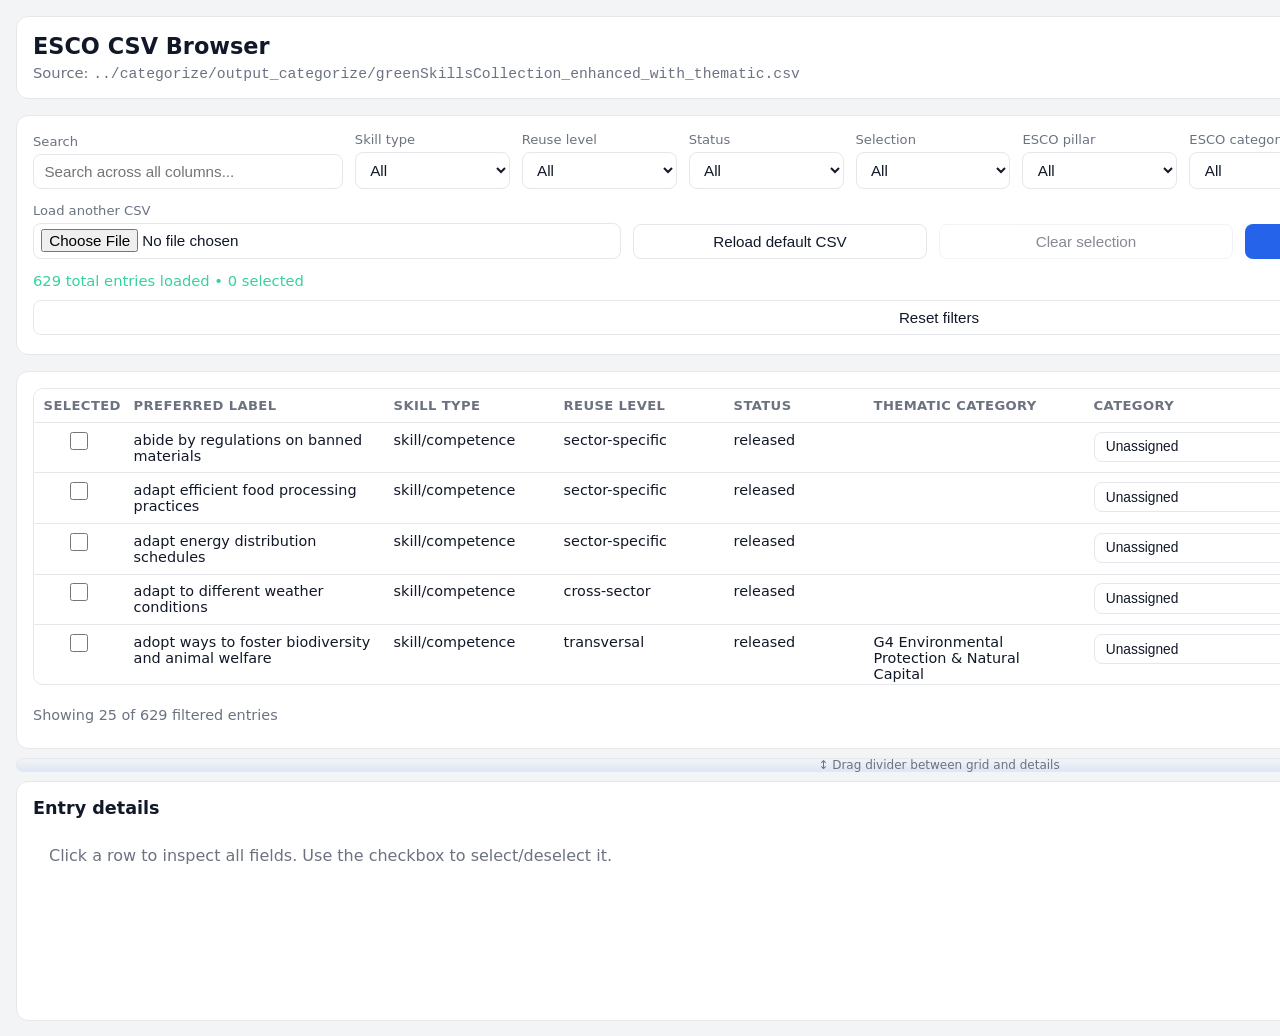
==== select/skill_selector.html @ bd415ecf "skill selection web tool" ====
<!doctype html>
<html lang="en">
<head>
  <meta charset="UTF-8" />
  <meta name="viewport" content="width=device-width, initial-scale=1.0" />
  <title>ESCO CSV Browser</title>
  <style>
    :root {
      color-scheme: light dark;
      --bg: #111827;
      --panel: #1f2937;
      --muted: #9ca3af;
      --text: #f9fafb;
      --accent: #60a5fa;
      --border: #374151;
      --row-hover: #1e3a8a33;
      --success: #34d399;
    }

    @media (prefers-color-scheme: light) {
      :root {
        --bg: #f3f4f6;
        --panel: #ffffff;
        --muted: #6b7280;
        --text: #111827;
        --accent: #2563eb;
        --border: #e5e7eb;
        --row-hover: #2563eb11;
      }
    }

    * { box-sizing: border-box; }

    body {
      margin: 0;
      font-family: Inter, system-ui, -apple-system, Segoe UI, Roboto, Helvetica, Arial, sans-serif;
      background: var(--bg);
      color: var(--text);
      min-height: 100vh;
    }

    .container {
      width: 100%;
      max-width: none;
      margin: 0;
      padding: 1rem;
      display: grid;
      gap: 1rem;
    }

    .panel {
      background: var(--panel);
      border: 1px solid var(--border);
      border-radius: 12px;
      padding: 1rem;
    }

    h1 {
      margin: 0 0 0.3rem;
      font-size: 1.4rem;
    }

    .subtle {
      color: var(--muted);
      font-size: 0.92rem;
    }

    .controls {
      display: grid;
      gap: 0.75rem;
      grid-template-columns: 2fr repeat(9, minmax(120px, 1fr));
      align-items: end;
    }

    .actions {
      display: grid;
      gap: 0.75rem;
      grid-template-columns: 2fr repeat(4, minmax(140px, 1fr));
      align-items: end;
      margin-top: 0.9rem;
    }

    @media (max-width: 980px) {
      .controls,
      .actions { grid-template-columns: 1fr 1fr; }
    }

    @media (max-width: 640px) {
      .controls,
      .actions { grid-template-columns: 1fr; }
    }

    .field label {
      display: block;
      font-size: 0.82rem;
      color: var(--muted);
      margin-bottom: 0.3rem;
    }

    input, select, button {
      width: 100%;
      border: 1px solid var(--border);
      background: transparent;
      color: var(--text);
      border-radius: 8px;
      padding: 0.5rem 0.65rem;
      font-size: 0.95rem;
    }

    input[type="file"] {
      padding: 0.35rem 0.45rem;
    }

    button {
      cursor: pointer;
      background: var(--accent);
      border-color: transparent;
      color: #fff;
      font-weight: 600;
    }

    button.secondary {
      background: transparent;
      border-color: var(--border);
      color: var(--text);
      font-weight: 500;
    }

    button:disabled {
      opacity: 0.5;
      cursor: not-allowed;
    }

    .topbar {
      display: flex;
      justify-content: space-between;
      align-items: center;
      gap: 0.7rem;
      flex-wrap: wrap;
      margin-top: 0.8rem;
      margin-bottom: 0.2rem;
    }

    .status {
      color: var(--muted);
      font-size: 0.92rem;
    }

    .status.ok {
      color: var(--success);
    }

    .table-wrap {
      overflow: auto;
      border: 1px solid var(--border);
      border-radius: 10px;
      height: 33vh;
      min-height: 220px;
    }

    .panel-divider {
      height: 14px;
      margin: -0.45rem 0;
      border: 1px solid var(--border);
      border-radius: 8px;
      color: var(--muted);
      font-size: 0.75rem;
      display: flex;
      align-items: center;
      justify-content: center;
      cursor: ns-resize;
      user-select: none;
      touch-action: none;
      background: linear-gradient(to bottom, transparent, color-mix(in srgb, var(--accent) 10%, transparent));
    }

    .panel-divider:hover {
      border-color: var(--accent);
      color: var(--text);
    }

    table {
      width: 100%;
      border-collapse: collapse;
      min-width: 1400px;
      table-layout: fixed;
    }

    th, td {
      text-align: left;
      padding: 0.55rem 0.6rem;
      border-bottom: 1px solid var(--border);
      vertical-align: top;
      font-size: 0.9rem;
    }

    th {
      position: sticky;
      top: 0;
      z-index: 1;
      background: var(--panel);
      font-size: 0.82rem;
      text-transform: uppercase;
      letter-spacing: 0.03em;
      color: var(--muted);
      overflow: visible;
    }

    th.resizable-col {
      position: sticky;
      padding-right: 1rem;
    }

    .col-resize-handle {
      position: absolute;
      top: 0;
      right: -4px;
      width: 8px;
      height: 100%;
      cursor: col-resize;
      touch-action: none;
      z-index: 3;
    }

    .col-resize-handle:hover,
    th.resizable-col:hover .col-resize-handle {
      background: color-mix(in srgb, var(--accent) 25%, transparent);
    }

    th.select-col,
    td.select-col {
      width: 90px;
      text-align: center;
    }

    th.thematic-col,
    td.thematic-col {
      min-width: 180px;
    }

    th.category-col,
    td.category-col {
      min-width: 220px;
    }

    td.select-col input {
      width: 18px;
      height: 18px;
      margin: 0;
      cursor: pointer;
      accent-color: var(--accent);
    }

    td.category-col select {
      width: 100%;
      min-width: 0;
      padding: 0.35rem 0.45rem;
      font-size: 0.86rem;
    }

    tbody tr { cursor: pointer; }
    tbody tr:hover { background: var(--row-hover); }
    tbody tr.active { outline: 2px solid var(--accent); outline-offset: -2px; }

    .desc {
      max-width: 430px;
      white-space: nowrap;
      overflow: hidden;
      text-overflow: ellipsis;
    }

    .pagination {
      display: flex;
      gap: 0.5rem;
      align-items: center;
      justify-content: flex-end;
      flex-wrap: wrap;
      margin-top: 0.75rem;
    }

    .pagination .info {
      color: var(--muted);
      margin-right: auto;
      font-size: 0.9rem;
    }

    .pagination button {
      width: auto;
      min-width: 140px;
    }

    #detailsPanel {
      min-height: 240px;
    }

    .details-grid {
      display: grid;
      grid-template-columns: 180px 1fr;
      gap: 0.35rem 0.9rem;
      font-size: 0.92rem;
      align-items: start;
    }

    .details-grid dt {
      color: var(--muted);
      margin: 0;
      font-weight: 600;
    }

    .details-grid dd {
      margin: 0;
      overflow-wrap: anywhere;
      white-space: pre-wrap;
    }

    .empty {
      padding: 1rem;
      color: var(--muted);
    }
  </style>
</head>
<body>
  <main class="container">
    <section class="panel">
      <h1>ESCO CSV Browser</h1>
      <div class="subtle">Source: <code id="sourceLabel">greenSkillsCollection_default.csv</code></div>
    </section>

    <section class="panel">
      <div class="controls">
        <div class="field">
          <label for="search">Search</label>
          <input id="search" type="search" placeholder="Search across all columns..." />
        </div>

        <div class="field">
          <label for="skillType">Skill type</label>
          <select id="skillType"><option value="">All</option></select>
        </div>

        <div class="field">
          <label for="reuseLevel">Reuse level</label>
          <select id="reuseLevel"><option value="">All</option></select>
        </div>

        <div class="field">
          <label for="status">Status</label>
          <select id="status"><option value="">All</option></select>
        </div>

        <div class="field">
          <label for="selectionFilter">Selection</label>
          <select id="selectionFilter">
            <option value="all">All</option>
            <option value="selected">Selected only</option>
          </select>
        </div>

        <div class="field">
          <label for="escoPillar">ESCO pillar</label>
          <select id="escoPillar"><option value="">All</option></select>
        </div>

        <div class="field">
          <label for="escoLevel1_Category">ESCO category</label>
          <select id="escoLevel1_Category"><option value="">All</option></select>
        </div>

        <div class="field">
          <label for="thematicCategory">Thematic category</label>
          <select id="thematicCategory"><option value="">All</option></select>
        </div>

        <div class="field">
          <label for="customCategoryFilter">Category</label>
          <select id="customCategoryFilter"><option value="">All</option></select>
        </div>

        <div class="field">
          <label for="pageSize">Rows per load</label>
          <select id="pageSize">
            <option>25</option>
            <option>50</option>
            <option>100</option>
            <option>200</option>
          </select>
        </div>
      </div>

      <div class="actions">
        <div class="field">
          <label for="csvFileInput">Load another CSV</label>
          <input id="csvFileInput" type="file" accept=".csv,text/csv" />
        </div>
        <button id="reloadDefaultBtn" class="secondary" type="button">Reload default CSV</button>
        <button id="clearSelectionBtn" class="secondary" type="button">Clear selection</button>
        <button id="exportAllBtn" type="button">Export all rows</button>
        <button id="exportSelectedBtn" type="button">Export selected rows</button>
      </div>

      <div class="topbar">
        <div id="statusText" class="status">Loading...</div>
        <button id="resetBtn" class="secondary" type="button">Reset filters</button>
      </div>
    </section>

    <section class="panel">
      <div class="table-wrap" id="tableWrap">
        <table>
          <thead>
            <tr>
              <th class="select-col">Selected</th>
              <th class="resizable-col" data-col-key="preferredLabel" style="width: 260px;">Preferred label<span class="col-resize-handle" data-col-resize="preferredLabel"></span></th>
              <th class="resizable-col" data-col-key="skillType" style="width: 170px;">Skill type<span class="col-resize-handle" data-col-resize="skillType"></span></th>
              <th class="resizable-col" data-col-key="reuseLevel" style="width: 170px;">Reuse level<span class="col-resize-handle" data-col-resize="reuseLevel"></span></th>
              <th class="resizable-col" data-col-key="status" style="width: 140px;">Status<span class="col-resize-handle" data-col-resize="status"></span></th>
              <th class="resizable-col thematic-col" data-col-key="thematicCategory" style="width: 220px;">Thematic category<span class="col-resize-handle" data-col-resize="thematicCategory"></span></th>
              <th class="resizable-col category-col" data-col-key="Category" style="width: 260px;">Category<span class="col-resize-handle" data-col-resize="Category"></span></th>
              <th class="resizable-col" data-col-key="description" style="width: 500px;">Description<span class="col-resize-handle" data-col-resize="description"></span></th>
            </tr>
          </thead>
          <tbody id="tableBody"></tbody>
        </table>
      </div>
      <div class="pagination">
        <div class="info" id="pageInfo"></div>
        <button id="assignCategoryBtn" class="secondary" type="button">Assign category</button>
        <button id="clearCategoryBtn" class="secondary" type="button">Clear Category</button>
        <button id="stratifySelectBtn" class="secondary" type="button">Stratify Select</button>
      </div>
    </section>

    <div id="panelDivider" class="panel-divider" title="Drag to resize space between grid and details">↕ Drag divider between grid and details</div>

    <section class="panel" id="detailsPanel">
      <h2 style="margin:0 0 0.75rem; font-size: 1.1rem;">Entry details</h2>
      <div id="details" class="empty">Click a row to inspect all fields. Use the checkbox to select/deselect it.</div>
    </section>
  </main>

  <script>
    const DEFAULT_CSV_FILE = '../categorize/output_categorize/greenSkillsCollection_enhanced_with_thematic.csv';
    const CATEGORY_VALUES = [
      'G1 Renewable Energy & Energy Systems — generating renewable energy + storage/grid (solar, wind, biomass, geothermal, hydro, hydrogen, batteries, smart grid).',
      'G2 Energy Efficiency & Built Environment — reducing energy demand + green building/construction/retrofit (audits, heat pumps, insulation, HVAC, installation).',
      'G3 Circular Economy, Waste & Resource — reduce/reuse/recycle/recover; waste streams; resource & water efficiency; sustainable materials & textiles.',
      'G4 Environmental Protection & Natural Capital — protect air/water/soil/ecosystems/wildlife; pollution control, remediation, biodiversity, climate impact.',
      'G5 Sustainable Agriculture, Forestry & Food — sustainable crops/livestock/forestry/fisheries; soil & land management; food systems & food-waste.',
      'G6 Sustainable Mobility & Green Manufacturing — low-impact transport/mobility + clean/sustainable industrial production.',
      'G7 Green Management, Policy, Finance & Governance — environmental law/compliance/permits, policy, economics, ESG reporting, green finance, strategy, advisory.',
      'G8 Green Technology, Data & Digital Innovation — computing/data/sensing/AI applied to sustainability (green IT, environmental data, IoT, monitoring tech).',
    ];
    const UNASSIGNED_CATEGORY_FILTER_VALUE = '__unassigned__';

    const state = {
      headers: [],
      allRows: [],
      filteredRows: [],
      visibleCount: 25,
      pageSize: 25,
      activeRowId: null,
      sourceName: DEFAULT_CSV_FILE,
      selectionColumnName: 'selected',
      categoryColumnName: 'Category',
      isResizingGrid: false,
      resizeStartY: 0,
      resizeStartHeight: 0,
      resizeStartDetailsHeight: 0,
      isResizingColumn: false,
      resizeColumnKey: '',
      resizeColumnStartX: 0,
      resizeColumnStartWidth: 0,
    };

    const el = {
      sourceLabel: document.getElementById('sourceLabel'),
      search: document.getElementById('search'),
      skillType: document.getElementById('skillType'),
      reuseLevel: document.getElementById('reuseLevel'),
      status: document.getElementById('status'),
      selectionFilter: document.getElementById('selectionFilter'),
      escoLevel0Pillar: document.getElementById('escoPillar'),
      escoLevel1Category: document.getElementById('escoLevel1_Category'),
      thematicCategory: document.getElementById('thematicCategory'),
      customCategoryFilter: document.getElementById('customCategoryFilter'),
      pageSize: document.getElementById('pageSize'),
      csvFileInput: document.getElementById('csvFileInput'),
      reloadDefaultBtn: document.getElementById('reloadDefaultBtn'),
      clearSelectionBtn: document.getElementById('clearSelectionBtn'),
      exportAllBtn: document.getElementById('exportAllBtn'),
      exportSelectedBtn: document.getElementById('exportSelectedBtn'),
      resetBtn: document.getElementById('resetBtn'),
      tableBody: document.getElementById('tableBody'),
      tableWrap: document.getElementById('tableWrap'),
      panelDivider: document.getElementById('panelDivider'),
      detailsPanel: document.getElementById('detailsPanel'),
      pageInfo: document.getElementById('pageInfo'),
      assignCategoryBtn: document.getElementById('assignCategoryBtn'),
      clearCategoryBtn: document.getElementById('clearCategoryBtn'),
      stratifySelectBtn: document.getElementById('stratifySelectBtn'),
      statusText: document.getElementById('statusText'),
      details: document.getElementById('details'),
    };

    function parseCSV(text) {
      const rows = [];
      let row = [];
      let field = '';
      let inQuotes = false;

      for (let i = 0; i < text.length; i++) {
        const char = text[i];

        if (inQuotes) {
          if (char === '"') {
            if (text[i + 1] === '"') {
              field += '"';
              i++;
            } else {
              inQuotes = false;
            }
          } else {
            field += char;
          }
          continue;
        }

        if (char === '"') {
          inQuotes = true;
        } else if (char === ',') {
          row.push(field);
          field = '';
        } else if (char === '\n') {
          row.push(field);
          rows.push(row);
          row = [];
          field = '';
        } else if (char === '\r') {
          // Ignore CR in CRLF
        } else {
          field += char;
        }
      }

      if (field.length > 0 || row.length > 0) {
        row.push(field);
        rows.push(row);
      }

      if (rows.length === 0) return { headers: [], records: [] };

      const headers = rows[0].map(h => h.trim());
      const records = rows.slice(1)
        .filter(r => r.some(v => v !== ''))
        .map((r, idx) => {
          const obj = {};
          headers.forEach((h, colIdx) => {
            obj[h] = r[colIdx] ?? '';
          });
          const baseId = obj.conceptUri || obj.preferredLabel || 'row';
          obj.__id = `${baseId}__${idx}`;
          obj.__selected = false;
          return obj;
        });

      return { headers, records };
    }

    function parseSelectedValue(value) {
      const normalized = String(value ?? '').trim().toLowerCase();
      return ['true', '1', 'yes', 'y', 'x'].includes(normalized);
    }

    function uniqueValues(fieldName) {
      return [...new Set(state.allRows.map(r => (r[fieldName] || '').trim()).filter(Boolean))]
        .sort((a, b) => a.localeCompare(b));
    }

    function fillFilter(selectEl, values, labelFn = value => value) {
      selectEl.innerHTML = '<option value="">All</option>';
      values.forEach(value => {
        const opt = document.createElement('option');
        opt.value = value;
        opt.textContent = labelFn(value);
        selectEl.appendChild(opt);
      });
      selectEl.disabled = values.length === 0;
    }

    function getRowById(rowId) {
      return state.allRows.find(r => r.__id === rowId) || null;
    }

    function setRowSelected(row, selected) {
      if (!row) return;
      row.__selected = Boolean(selected);

      const existingSelectionHeader = state.headers.find(
        h => h.trim().toLowerCase() === state.selectionColumnName.toLowerCase()
      );
      if (existingSelectionHeader) {
        row[existingSelectionHeader] = row.__selected ? 'true' : 'false';
      }
    }

    function selectedCount() {
      return state.allRows.reduce((count, row) => count + (row.__selected ? 1 : 0), 0);
    }

    function getCategoryHeader() {
      const match = state.headers.find(h => h.trim().toLowerCase() === state.categoryColumnName.toLowerCase());
      return match || state.categoryColumnName;
    }

    function getRowCategoryValue(row) {
      const header = getCategoryHeader();
      return (row[header] || '').trim();
    }

    function setRowCategoryValue(row, value) {
      const header = getCategoryHeader();
      row[header] = value;
    }

    function categoryFilterValues() {
      const valuesFromData = uniqueValues(getCategoryHeader());
      return [...new Set([...CATEGORY_VALUES, ...valuesFromData])];
    }

    function toCategoryShortLabel(value) {
      const text = String(value || '').trim();
      if (!text) return '';
      const idx = text.indexOf(' — ');
      return idx >= 0 ? text.slice(0, idx) : text;
    }

    function thematicToCategoryValue(thematicValue) {
      const normalized = String(thematicValue || '').trim();
      if (!normalized) return '';
      return CATEGORY_VALUES.includes(normalized) ? normalized : '';
    }

    function assignCategoryFromThematicForFilteredRows() {
      let assignedCount = 0;

      state.filteredRows.forEach(row => {
        const mappedValue = thematicToCategoryValue(row.thematicCategory || '');
        if (!mappedValue) return;

        const currentValue = getRowCategoryValue(row);
        if (currentValue === mappedValue) return;

        setRowCategoryValue(row, mappedValue);
        assignedCount += 1;
      });

      initFilters();
      render();

      return assignedCount;
    }

    function clearCategoryForFilteredRows() {
      let clearedCount = 0;

      state.filteredRows.forEach(row => {
        const currentValue = getRowCategoryValue(row);
        if (!currentValue) return;

        setRowCategoryValue(row, '');
        clearedCount += 1;
      });

      initFilters();
      render();

      return clearedCount;
    }

    function randomSample(rows, targetCount) {
      if (targetCount <= 0 || rows.length === 0) return [];
      if (rows.length <= targetCount) return [...rows];

      const copy = [...rows];
      for (let i = copy.length - 1; i > 0; i--) {
        const j = Math.floor(Math.random() * (i + 1));
        [copy[i], copy[j]] = [copy[j], copy[i]];
      }
      return copy.slice(0, targetCount);
    }

    function stratifySelectFilteredRows(perCategoryCount) {
      const grouped = new Map();

      state.filteredRows.forEach(row => {
        const category = getRowCategoryValue(row);
        if (!category) return;
        if (!grouped.has(category)) grouped.set(category, []);
        grouped.get(category).push(row);
      });

      let selectedCount = 0;
      let categoriesAffected = 0;

      grouped.forEach((rows, category) => {
        const sampled = randomSample(rows, perCategoryCount);
        sampled.forEach(row => {
          if (!row.__selected) {
            setRowSelected(row, true);
            selectedCount += 1;
          }
        });
        if (sampled.length > 0) categoriesAffected += 1;
      });

      render();

      return {
        selectedCount,
        categoriesAffected,
        totalCategories: grouped.size,
      };
    }

    function applyFilters() {
      const q = el.search.value.trim().toLowerCase();
      const skillType = el.skillType.value;
      const reuseLevel = el.reuseLevel.value;
      const status = el.status.value;
      const selectionFilter = el.selectionFilter.value;
      const escoLevel0Pillar = el.escoLevel0Pillar.value;
      const escoLevel1Category = el.escoLevel1Category.value;
      const thematicCategory = el.thematicCategory.value;
      const customCategoryFilter = el.customCategoryFilter.value;

      state.filteredRows = state.allRows.filter(row => {
        if (skillType && row.skillType !== skillType) return false;
        if (reuseLevel && row.reuseLevel !== reuseLevel) return false;
        if (status && row.status !== status) return false;
        if (selectionFilter === 'selected' && !row.__selected) return false;
        if (escoLevel0Pillar && (row.escoLevel0Pillar || '') !== escoLevel0Pillar) return false;
        if (escoLevel1Category && (row.escoLevel1Category || '') !== escoLevel1Category) return false;
        if (thematicCategory && (row.thematicCategory || '') !== thematicCategory) return false;

        const rowCategory = getRowCategoryValue(row);
        if (customCategoryFilter === UNASSIGNED_CATEGORY_FILTER_VALUE && rowCategory) return false;
        if (customCategoryFilter && customCategoryFilter !== UNASSIGNED_CATEGORY_FILTER_VALUE && rowCategory !== customCategoryFilter) return false;

        if (!q) return true;

        const haystack = state.headers.map(h => row[h] || '').join(' ').toLowerCase();
        return haystack.includes(q);
      });

      state.visibleCount = state.pageSize;
      render();
    }

    function getVisibleRows() {
      return state.filteredRows.slice(0, state.visibleCount);
    }

    function ensureVisibleRowsForScroll() {
      const wrap = el.tableWrap;
      if (!wrap) return;

      let safety = 0;
      while (
        wrap.scrollHeight <= wrap.clientHeight + 4
        && state.visibleCount < state.filteredRows.length
        && safety < 10
      ) {
        state.visibleCount = Math.min(state.filteredRows.length, state.visibleCount + state.pageSize);
        renderTable();
        renderPaginationAndStatus();
        safety += 1;
      }
    }

    function maybeLoadMoreRows() {
      const wrap = el.tableWrap;
      if (!wrap) return;

      const nearBottom = wrap.scrollTop + wrap.clientHeight >= wrap.scrollHeight - 80;
      if (!nearBottom) return;

      if (state.visibleCount >= state.filteredRows.length) return;

      state.visibleCount = Math.min(state.filteredRows.length, state.visibleCount + state.pageSize);
      render();
    }

    function onGridResizeMove(clientY) {
      if (!state.isResizingGrid) return;

      const delta = clientY - state.resizeStartY;
      const newGridHeight = Math.max(220, state.resizeStartHeight + delta);
      const newDetailsHeight = Math.max(240, state.resizeStartDetailsHeight - delta);

      el.tableWrap.style.height = `${newGridHeight}px`;
      el.detailsPanel.style.height = `${newDetailsHeight}px`;
      ensureVisibleRowsForScroll();
    }

    function stopGridResize() {
      if (!state.isResizingGrid) return;
      state.isResizingGrid = false;
      document.body.style.userSelect = '';
      document.body.style.cursor = '';
    }

    function startGridResize(clientY) {
      state.isResizingGrid = true;
      state.resizeStartY = clientY;
      state.resizeStartHeight = el.tableWrap.getBoundingClientRect().height;
      state.resizeStartDetailsHeight = el.detailsPanel.getBoundingClientRect().height;
      document.body.style.userSelect = 'none';
      document.body.style.cursor = 'ns-resize';
    }

    function startColumnResize(columnKey, clientX) {
      const headerEl = document.querySelector(`th[data-col-key="${CSS.escape(columnKey)}"]`);
      if (!headerEl) return;

      state.isResizingColumn = true;
      state.resizeColumnKey = columnKey;
      state.resizeColumnStartX = clientX;
      state.resizeColumnStartWidth = headerEl.getBoundingClientRect().width;
      document.body.style.userSelect = 'none';
      document.body.style.cursor = 'col-resize';
    }

    function onColumnResizeMove(clientX) {
      if (!state.isResizingColumn) return;

      const headerEl = document.querySelector(`th[data-col-key="${CSS.escape(state.resizeColumnKey)}"]`);
      if (!headerEl) return;

      const delta = clientX - state.resizeColumnStartX;
      const newWidth = Math.max(90, state.resizeColumnStartWidth + delta);
      headerEl.style.width = `${newWidth}px`;
    }

    function stopColumnResize() {
      if (!state.isResizingColumn) return;
      state.isResizingColumn = false;
      state.resizeColumnKey = '';
      document.body.style.userSelect = '';
      document.body.style.cursor = '';
    }

    function escapeHtml(value) {
      return String(value)
        .replaceAll('&', '&amp;')
        .replaceAll('<', '&lt;')
        .replaceAll('>', '&gt;')
        .replaceAll('"', '&quot;')
        .replaceAll("'", '&#039;');
    }

    function renderTable() {
      const rows = getVisibleRows();

      if (rows.length === 0) {
        el.tableBody.innerHTML = '<tr><td colspan="8" class="empty">No entries match your filters.</td></tr>';
        return;
      }

      const categoryValues = categoryFilterValues();

      el.tableBody.innerHTML = rows.map(row => {
        const activeClass = row.__id === state.activeRowId ? 'active' : '';
        const rowCategory = getRowCategoryValue(row);
        const categoryOptions = categoryValues
          .map(value => {
            const shortLabel = toCategoryShortLabel(value);
            return `
              <option value="${escapeHtml(value)}" ${value === rowCategory ? 'selected' : ''} title="${escapeHtml(value)}">${escapeHtml(shortLabel)}</option>
            `;
          })
          .join('');

        return `
          <tr class="${activeClass}" data-id="${escapeHtml(row.__id)}">
            <td class="select-col">
              <input
                type="checkbox"
                data-toggle-select="true"
                data-id="${escapeHtml(row.__id)}"
                ${row.__selected ? 'checked' : ''}
                aria-label="Select ${escapeHtml(row.preferredLabel || row.__id)}"
              />
            </td>
            <td>${escapeHtml(row.preferredLabel || '')}</td>
            <td>${escapeHtml(row.skillType || '')}</td>
            <td>${escapeHtml(row.reuseLevel || '')}</td>
            <td>${escapeHtml(row.status || '')}</td>
            <td class="thematic-col" title="${escapeHtml(row.thematicCategory || '')}">${escapeHtml(toCategoryShortLabel(row.thematicCategory || ''))}</td>
            <td class="category-col">
              <select data-category-select="true" data-id="${escapeHtml(row.__id)}">
                <option value="" ${rowCategory ? '' : 'selected'}>Unassigned</option>
                ${categoryOptions}
              </select>
            </td>
            <td class="desc" title="${escapeHtml(row.description || '')}">${escapeHtml(row.description || '')}</td>
          </tr>
        `;
      }).join('');
    }

    function renderDetails() {
      const row = getRowById(state.activeRowId);
      if (!row) {
        el.details.className = 'empty';
        el.details.textContent = 'Click a row to inspect all fields. Use the checkbox to select/deselect it.';
        return;
      }

      el.details.className = '';
      const categoryHeader = getCategoryHeader();
      const headersWithoutSpecial = state.headers.filter(h => {
        const normalized = h.trim().toLowerCase();
        return normalized !== state.selectionColumnName.toLowerCase()
          && normalized !== categoryHeader.trim().toLowerCase();
      });
      const fields = ['selected', categoryHeader, ...headersWithoutSpecial];

      el.details.innerHTML = `
        <dl class="details-grid">
          ${fields.map(field => {
            let value = '';
            if (field === 'selected') {
              value = row.__selected ? 'true' : 'false';
            } else if (field.trim().toLowerCase() === categoryHeader.trim().toLowerCase()) {
              value = getRowCategoryValue(row);
            } else {
              value = row[field] || '';
            }

            return `
              <dt>${escapeHtml(field)}</dt>
              <dd>${escapeHtml(value)}</dd>
            `;
          }).join('')}
        </dl>
      `;
    }

    function renderPaginationAndStatus() {
      const total = state.filteredRows.length;
      const visible = Math.min(state.visibleCount, total);
      const selected = selectedCount();

      el.pageInfo.textContent = `Showing ${visible} of ${total} filtered entries`;

      el.statusText.className = 'status ok';
      el.statusText.textContent = `${state.allRows.length} total entries loaded • ${selected} selected`;

      el.exportAllBtn.disabled = state.allRows.length === 0;
      el.exportSelectedBtn.disabled = selected === 0;
      el.clearSelectionBtn.disabled = selected === 0;
      el.assignCategoryBtn.disabled = state.filteredRows.length === 0;
      el.clearCategoryBtn.disabled = state.filteredRows.length === 0;
      el.stratifySelectBtn.disabled = state.filteredRows.length === 0;
    }

    function render() {
      renderTable();
      renderDetails();
      renderPaginationAndStatus();
      ensureVisibleRowsForScroll();
    }

    function initFilters() {
      const previousValues = {
        skillType: el.skillType.value,
        reuseLevel: el.reuseLevel.value,
        status: el.status.value,
        escoLevel0Pillar: el.escoLevel0Pillar.value,
        escoLevel1Category: el.escoLevel1Category.value,
        thematicCategory: el.thematicCategory.value,
        customCategoryFilter: el.customCategoryFilter.value,
      };

      fillFilter(el.skillType, uniqueValues('skillType'));
      fillFilter(el.reuseLevel, uniqueValues('reuseLevel'));
      fillFilter(el.status, uniqueValues('status'));
      fillFilter(el.escoLevel0Pillar, uniqueValues('escoLevel0Pillar'));
      fillFilter(el.escoLevel1Category, uniqueValues('escoLevel1Category'));
      fillFilter(el.thematicCategory, uniqueValues('thematicCategory'), toCategoryShortLabel);

      fillFilter(el.customCategoryFilter, categoryFilterValues(), toCategoryShortLabel);
      const unassignedOption = document.createElement('option');
      unassignedOption.value = UNASSIGNED_CATEGORY_FILTER_VALUE;
      unassignedOption.textContent = 'Unassigned';
      el.customCategoryFilter.insertBefore(unassignedOption, el.customCategoryFilter.children[1] || null);
      el.customCategoryFilter.disabled = false;

      const restoreValue = (selectEl, value) => {
        if (!value) {
          selectEl.value = '';
          return;
        }
        const hasValue = [...selectEl.options].some(opt => opt.value === value);
        selectEl.value = hasValue ? value : '';
      };

      restoreValue(el.skillType, previousValues.skillType);
      restoreValue(el.reuseLevel, previousValues.reuseLevel);
      restoreValue(el.status, previousValues.status);
      restoreValue(el.escoLevel0Pillar, previousValues.escoLevel0Pillar);
      restoreValue(el.escoLevel1Category, previousValues.escoLevel1Category);
      restoreValue(el.thematicCategory, previousValues.thematicCategory);
      restoreValue(el.customCategoryFilter, previousValues.customCategoryFilter);
    }

    function csvEscape(value) {
      const str = String(value ?? '');
      const escaped = str.replaceAll('"', '""');
      if (/[",\n\r]/.test(str)) {
        return `"${escaped}"`;
      }
      return escaped;
    }

    function buildExportCsv(includeOnlySelected) {
      const rows = includeOnlySelected
        ? state.allRows.filter(row => row.__selected)
        : state.allRows;

      const hasSelectionHeader = state.headers.some(
        h => h.trim().toLowerCase() === state.selectionColumnName.toLowerCase()
      );
      const categoryHeader = getCategoryHeader();
      const hasCategoryHeader = state.headers.some(
        h => h.trim().toLowerCase() === categoryHeader.trim().toLowerCase()
      );

      let exportHeaders = hasSelectionHeader
        ? [...state.headers]
        : [...state.headers, state.selectionColumnName];

      if (!hasCategoryHeader) {
        exportHeaders.push(categoryHeader);
      }

      exportHeaders = [...new Set(exportHeaders)];

      const lines = [exportHeaders.map(csvEscape).join(',')];

      rows.forEach(row => {
        const values = exportHeaders.map(header => {
          const normalized = header.trim().toLowerCase();
          if (normalized === state.selectionColumnName.toLowerCase()) {
            return row.__selected ? 'true' : 'false';
          }
          if (normalized === categoryHeader.trim().toLowerCase()) {
            return getRowCategoryValue(row);
          }
          return row[header] ?? '';
        });

        lines.push(values.map(csvEscape).join(','));
      });

      return lines.join('\r\n');
    }

    function downloadCsv(filename, content) {
      const blob = new Blob([content], { type: 'text/csv;charset=utf-8;' });
      const url = URL.createObjectURL(blob);
      const link = document.createElement('a');
      link.href = url;
      link.download = filename;
      document.body.appendChild(link);
      link.click();
      link.remove();
      URL.revokeObjectURL(url);
    }

    function baseFileName(name) {
      return name.replace(/\.csv$/i, '');
    }

    function exportRows(includeOnlySelected) {
      const csvContent = buildExportCsv(includeOnlySelected);
      const suffix = includeOnlySelected ? '_selected' : '_all';
      downloadCsv(`${baseFileName(state.sourceName)}${suffix}.csv`, csvContent);
    }

    function loadParsedCsv(headers, records, sourceName) {
      if (!headers.length) {
        throw new Error('CSV has no header row.');
      }

      const selectionHeader = headers.find(h => h.trim().toLowerCase() === 'selected');
      const categoryHeader = headers.find(h => h.trim().toLowerCase() === state.categoryColumnName.toLowerCase()) || state.categoryColumnName;
      state.selectionColumnName = selectionHeader || 'selected';

      const normalizedHeaders = headers.map(h => h.trim().toLowerCase());
      if (!normalizedHeaders.includes(categoryHeader.trim().toLowerCase())) {
        headers.push(categoryHeader);
      }

      records.forEach(row => {
        const selectedValue = selectionHeader ? row[selectionHeader] : '';
        row.__selected = selectionHeader ? parseSelectedValue(selectedValue) : false;

        if (selectionHeader) {
          row[selectionHeader] = row.__selected ? 'true' : 'false';
        }

        const existingCategoryValue = (row[categoryHeader] || '').trim();
        row[categoryHeader] = existingCategoryValue;
      });

      el.selectionFilter.value = 'all';
      el.escoLevel0Pillar.value = '';
      el.escoLevel1Category.value = '';
      el.thematicCategory.value = '';
      el.customCategoryFilter.value = '';

      const shouldSortByLabel = headers.includes('preferredLabel');
      state.headers = headers;
      state.allRows = shouldSortByLabel
        ? records.sort((a, b) => (a.preferredLabel || '').localeCompare(b.preferredLabel || ''))
        : records;

      state.filteredRows = [...state.allRows];
      state.visibleCount = state.pageSize;
      state.activeRowId = null;
      state.sourceName = sourceName;
      el.sourceLabel.textContent = sourceName;

      initFilters();
      render();
    }

    async function loadDefaultCsv() {
      el.statusText.className = 'status';
      el.statusText.textContent = `Loading ${DEFAULT_CSV_FILE}...`;

      try {
        const response = await fetch(DEFAULT_CSV_FILE);
        if (!response.ok) {
          throw new Error(`HTTP ${response.status}`);
        }

        const csvText = await response.text();
        const { headers, records } = parseCSV(csvText);
        loadParsedCsv(headers, records, DEFAULT_CSV_FILE);
      } catch (error) {
        el.statusText.className = 'status';
        el.statusText.textContent = `Failed to load CSV: ${error.message}`;
        el.tableBody.innerHTML = `
          <tr>
            <td colspan="8" class="empty">
              Could not load <code>${DEFAULT_CSV_FILE}</code>.<br>
              Start a local server in this folder and open the page through HTTP (not file://).<br>
              Example: <code>python3 -m http.server 8000</code>
            </td>
          </tr>
        `;
      }
    }

    async function loadCsvFile(file) {
      el.statusText.className = 'status';
      el.statusText.textContent = `Loading ${file.name}...`;

      try {
        const csvText = await file.text();
        const { headers, records } = parseCSV(csvText);
        loadParsedCsv(headers, records, file.name);
      } catch (error) {
        el.statusText.className = 'status';
        el.statusText.textContent = `Failed to load ${file.name}: ${error.message}`;
      }
    }

    function setupEvents() {
      el.search.addEventListener('input', applyFilters);
      el.skillType.addEventListener('change', applyFilters);
      el.reuseLevel.addEventListener('change', applyFilters);
      el.status.addEventListener('change', applyFilters);
      el.selectionFilter.addEventListener('change', applyFilters);
      el.escoLevel0Pillar.addEventListener('change', applyFilters);
      el.escoLevel1Category.addEventListener('change', applyFilters);
      el.thematicCategory.addEventListener('change', applyFilters);
      el.customCategoryFilter.addEventListener('change', applyFilters);

      el.pageSize.addEventListener('change', () => {
        state.pageSize = Number(el.pageSize.value);
        state.visibleCount = state.pageSize;
        render();
      });

      el.resetBtn.addEventListener('click', () => {
        el.search.value = '';
        el.skillType.value = '';
        el.reuseLevel.value = '';
        el.status.value = '';
        el.selectionFilter.value = 'all';
        el.escoLevel0Pillar.value = '';
        el.escoLevel1Category.value = '';
        el.thematicCategory.value = '';
        el.customCategoryFilter.value = '';
        state.activeRowId = null;
        applyFilters();
      });

      el.tableWrap.addEventListener('scroll', maybeLoadMoreRows);

      el.panelDivider.addEventListener('mousedown', event => {
        event.preventDefault();
        startGridResize(event.clientY);
      });

      el.panelDivider.addEventListener('touchstart', event => {
        const touch = event.touches?.[0];
        if (!touch) return;
        startGridResize(touch.clientY);
      }, { passive: true });

      window.addEventListener('mousemove', event => {
        onGridResizeMove(event.clientY);
        onColumnResizeMove(event.clientX);
      });

      window.addEventListener('touchmove', event => {
        const touch = event.touches?.[0];
        if (!touch) return;
        onGridResizeMove(touch.clientY);
        onColumnResizeMove(touch.clientX);
      }, { passive: true });

      window.addEventListener('mouseup', () => {
        stopGridResize();
        stopColumnResize();
      });
      window.addEventListener('touchend', () => {
        stopGridResize();
        stopColumnResize();
      });
      window.addEventListener('touchcancel', () => {
        stopGridResize();
        stopColumnResize();
      });

      el.tableWrap.addEventListener('mousedown', event => {
        const handle = event.target.closest('[data-col-resize]');
        if (!handle) return;
        event.preventDefault();
        event.stopPropagation();
        startColumnResize(handle.dataset.colResize, event.clientX);
      });

      el.tableWrap.addEventListener('touchstart', event => {
        const handle = event.target.closest('[data-col-resize]');
        if (!handle) return;
        const touch = event.touches?.[0];
        if (!touch) return;
        event.stopPropagation();
        startColumnResize(handle.dataset.colResize, touch.clientX);
      }, { passive: true });

      el.tableBody.addEventListener('change', event => {
        const checkbox = event.target.closest('input[data-toggle-select]');
        if (checkbox) {
          const row = getRowById(checkbox.dataset.id);
          setRowSelected(row, checkbox.checked);

          if (el.selectionFilter.value === 'selected') {
            applyFilters();
          } else {
            render();
          }
          return;
        }

        const categorySelect = event.target.closest('select[data-category-select]');
        if (categorySelect) {
          const row = getRowById(categorySelect.dataset.id);
          if (!row) return;

          setRowCategoryValue(row, categorySelect.value);
          initFilters();

          if (
            el.customCategoryFilter.value
            || el.customCategoryFilter.value === UNASSIGNED_CATEGORY_FILTER_VALUE
          ) {
            applyFilters();
          } else {
            render();
          }
        }
      });

      el.tableBody.addEventListener('click', event => {
        if (event.target.closest('input[data-toggle-select]')) return;
        if (event.target.closest('select[data-category-select]')) return;
        if (event.target.closest('[data-col-resize]')) return;

        const rowEl = event.target.closest('tr[data-id]');
        if (!rowEl) return;

        state.activeRowId = rowEl.dataset.id;
        renderDetails();
        renderPaginationAndStatus();
        renderTable();
      });

      el.clearSelectionBtn.addEventListener('click', () => {
        state.allRows.forEach(row => setRowSelected(row, false));
        applyFilters();
      });

      el.assignCategoryBtn.addEventListener('click', () => {
        const confirmed = window.confirm(
          `Assign Category from Thematic category for ${state.filteredRows.length} filtered row${state.filteredRows.length === 1 ? '' : 's'}?\n\nOnly valid non-ambiguous category matches will be assigned.`
        );
        if (!confirmed) return;

        const count = assignCategoryFromThematicForFilteredRows();
        el.statusText.className = 'status ok';
        el.statusText.textContent = `Assigned category from thematic category for ${count} filtered row${count === 1 ? '' : 's'}.`;
      });

      el.clearCategoryBtn.addEventListener('click', () => {
        const confirmed = window.confirm(
          `Clear Category for ${state.filteredRows.length} filtered row${state.filteredRows.length === 1 ? '' : 's'}?`
        );
        if (!confirmed) return;

        const count = clearCategoryForFilteredRows();
        el.statusText.className = 'status ok';
        el.statusText.textContent = `Cleared Category for ${count} filtered row${count === 1 ? '' : 's'}.`;
      });

      el.stratifySelectBtn.addEventListener('click', () => {
        const input = window.prompt(
          `How many entries should be selected per category among the ${state.filteredRows.length} filtered rows?`,
          '5'
        );
        if (input === null) return;

        const perCategoryCount = Number.parseInt(input, 10);
        if (!Number.isFinite(perCategoryCount) || perCategoryCount < 0) {
          window.alert('Please enter a whole number 0 or greater.');
          return;
        }

        const confirmed = window.confirm(
          `Stratify-select up to ${perCategoryCount} row${perCategoryCount === 1 ? '' : 's'} per category across filtered rows?\n\nIf a category has fewer rows, all rows in that category will be selected.`
        );
        if (!confirmed) return;

        const result = stratifySelectFilteredRows(perCategoryCount);
        el.statusText.className = 'status ok';
        el.statusText.textContent = `Stratify selected ${result.selectedCount} row${result.selectedCount === 1 ? '' : 's'} across ${result.categoriesAffected}/${result.totalCategories} categor${result.totalCategories === 1 ? 'y' : 'ies'}.`;
      });

      el.exportAllBtn.addEventListener('click', () => {
        exportRows(false);
      });

      el.exportSelectedBtn.addEventListener('click', () => {
        exportRows(true);
      });

      el.reloadDefaultBtn.addEventListener('click', () => {
        loadDefaultCsv();
      });

      el.csvFileInput.addEventListener('change', async () => {
        const file = el.csvFileInput.files?.[0];
        if (!file) return;
        await loadCsvFile(file);
        el.csvFileInput.value = '';
      });
    }

    setupEvents();
    loadDefaultCsv();
  </script>
</body>
</html>
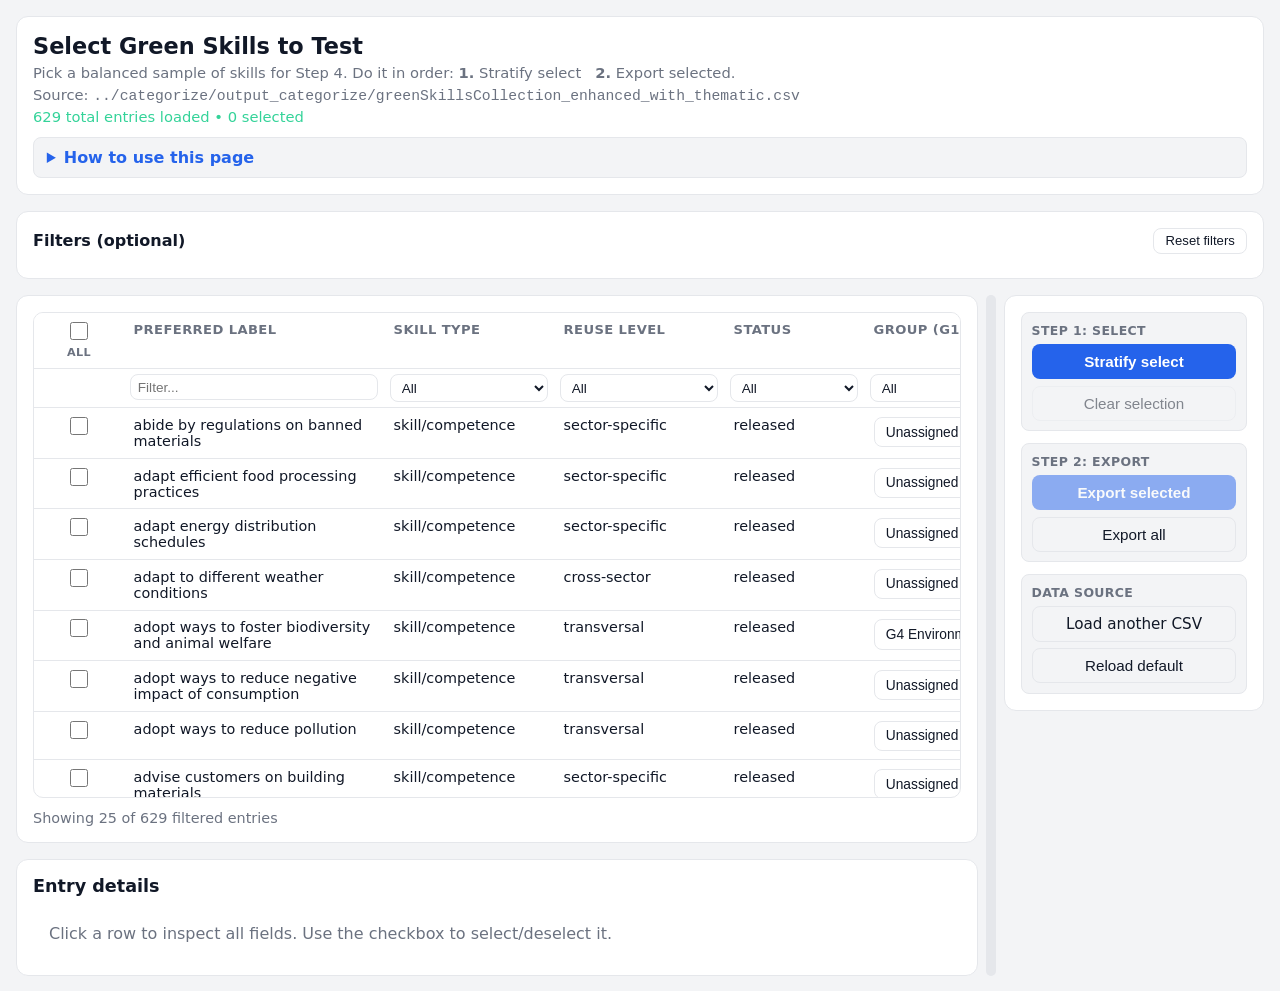
==== commit 20eee3d2: "refactor html page - select step" ====
--- a/select/skill_selector.html
+++ b/select/skill_selector.html
@@ -3,349 +3,61 @@
 <head>
   <meta charset="UTF-8" />
   <meta name="viewport" content="width=device-width, initial-scale=1.0" />
-  <title>ESCO CSV Browser</title>
-  <style>
-    :root {
-      color-scheme: light dark;
-      --bg: #111827;
-      --panel: #1f2937;
-      --muted: #9ca3af;
-      --text: #f9fafb;
-      --accent: #60a5fa;
-      --border: #374151;
-      --row-hover: #1e3a8a33;
-      --success: #34d399;
-    }
-
-    @media (prefers-color-scheme: light) {
-      :root {
-        --bg: #f3f4f6;
-        --panel: #ffffff;
-        --muted: #6b7280;
-        --text: #111827;
-        --accent: #2563eb;
-        --border: #e5e7eb;
-        --row-hover: #2563eb11;
-      }
-    }
-
-    * { box-sizing: border-box; }
-
-    body {
-      margin: 0;
-      font-family: Inter, system-ui, -apple-system, Segoe UI, Roboto, Helvetica, Arial, sans-serif;
-      background: var(--bg);
-      color: var(--text);
-      min-height: 100vh;
-    }
-
-    .container {
-      width: 100%;
-      max-width: none;
-      margin: 0;
-      padding: 1rem;
-      display: grid;
-      gap: 1rem;
-    }
-
-    .panel {
-      background: var(--panel);
-      border: 1px solid var(--border);
-      border-radius: 12px;
-      padding: 1rem;
-    }
-
-    h1 {
-      margin: 0 0 0.3rem;
-      font-size: 1.4rem;
-    }
-
-    .subtle {
-      color: var(--muted);
-      font-size: 0.92rem;
-    }
-
-    .controls {
-      display: grid;
-      gap: 0.75rem;
-      grid-template-columns: 2fr repeat(9, minmax(120px, 1fr));
-      align-items: end;
-    }
-
-    .actions {
-      display: grid;
-      gap: 0.75rem;
-      grid-template-columns: 2fr repeat(4, minmax(140px, 1fr));
-      align-items: end;
-      margin-top: 0.9rem;
-    }
-
-    @media (max-width: 980px) {
-      .controls,
-      .actions { grid-template-columns: 1fr 1fr; }
-    }
-
-    @media (max-width: 640px) {
-      .controls,
-      .actions { grid-template-columns: 1fr; }
-    }
-
-    .field label {
-      display: block;
-      font-size: 0.82rem;
-      color: var(--muted);
-      margin-bottom: 0.3rem;
-    }
-
-    input, select, button {
-      width: 100%;
-      border: 1px solid var(--border);
-      background: transparent;
-      color: var(--text);
-      border-radius: 8px;
-      padding: 0.5rem 0.65rem;
-      font-size: 0.95rem;
-    }
-
-    input[type="file"] {
-      padding: 0.35rem 0.45rem;
-    }
-
-    button {
-      cursor: pointer;
-      background: var(--accent);
-      border-color: transparent;
-      color: #fff;
-      font-weight: 600;
-    }
-
-    button.secondary {
-      background: transparent;
-      border-color: var(--border);
-      color: var(--text);
-      font-weight: 500;
-    }
-
-    button:disabled {
-      opacity: 0.5;
-      cursor: not-allowed;
-    }
-
-    .topbar {
-      display: flex;
-      justify-content: space-between;
-      align-items: center;
-      gap: 0.7rem;
-      flex-wrap: wrap;
-      margin-top: 0.8rem;
-      margin-bottom: 0.2rem;
-    }
-
-    .status {
-      color: var(--muted);
-      font-size: 0.92rem;
-    }
-
-    .status.ok {
-      color: var(--success);
-    }
-
-    .table-wrap {
-      overflow: auto;
-      border: 1px solid var(--border);
-      border-radius: 10px;
-      height: 33vh;
-      min-height: 220px;
-    }
-
-    .panel-divider {
-      height: 14px;
-      margin: -0.45rem 0;
-      border: 1px solid var(--border);
-      border-radius: 8px;
-      color: var(--muted);
-      font-size: 0.75rem;
-      display: flex;
-      align-items: center;
-      justify-content: center;
-      cursor: ns-resize;
-      user-select: none;
-      touch-action: none;
-      background: linear-gradient(to bottom, transparent, color-mix(in srgb, var(--accent) 10%, transparent));
-    }
-
-    .panel-divider:hover {
-      border-color: var(--accent);
-      color: var(--text);
-    }
-
-    table {
-      width: 100%;
-      border-collapse: collapse;
-      min-width: 1400px;
-      table-layout: fixed;
-    }
-
-    th, td {
-      text-align: left;
-      padding: 0.55rem 0.6rem;
-      border-bottom: 1px solid var(--border);
-      vertical-align: top;
-      font-size: 0.9rem;
-    }
-
-    th {
-      position: sticky;
-      top: 0;
-      z-index: 1;
-      background: var(--panel);
-      font-size: 0.82rem;
-      text-transform: uppercase;
-      letter-spacing: 0.03em;
-      color: var(--muted);
-      overflow: visible;
-    }
-
-    th.resizable-col {
-      position: sticky;
-      padding-right: 1rem;
-    }
-
-    .col-resize-handle {
-      position: absolute;
-      top: 0;
-      right: -4px;
-      width: 8px;
-      height: 100%;
-      cursor: col-resize;
-      touch-action: none;
-      z-index: 3;
-    }
-
-    .col-resize-handle:hover,
-    th.resizable-col:hover .col-resize-handle {
-      background: color-mix(in srgb, var(--accent) 25%, transparent);
-    }
-
-    th.select-col,
-    td.select-col {
-      width: 90px;
-      text-align: center;
-    }
-
-    th.thematic-col,
-    td.thematic-col {
-      min-width: 180px;
-    }
-
-    th.category-col,
-    td.category-col {
-      min-width: 220px;
-    }
-
-    td.select-col input {
-      width: 18px;
-      height: 18px;
-      margin: 0;
-      cursor: pointer;
-      accent-color: var(--accent);
-    }
-
-    td.category-col select {
-      width: 100%;
-      min-width: 0;
-      padding: 0.35rem 0.45rem;
-      font-size: 0.86rem;
-    }
-
-    tbody tr { cursor: pointer; }
-    tbody tr:hover { background: var(--row-hover); }
-    tbody tr.active { outline: 2px solid var(--accent); outline-offset: -2px; }
-
-    .desc {
-      max-width: 430px;
-      white-space: nowrap;
-      overflow: hidden;
-      text-overflow: ellipsis;
-    }
-
-    .pagination {
-      display: flex;
-      gap: 0.5rem;
-      align-items: center;
-      justify-content: flex-end;
-      flex-wrap: wrap;
-      margin-top: 0.75rem;
-    }
-
-    .pagination .info {
-      color: var(--muted);
-      margin-right: auto;
-      font-size: 0.9rem;
-    }
-
-    .pagination button {
-      width: auto;
-      min-width: 140px;
-    }
-
-    #detailsPanel {
-      min-height: 240px;
-    }
-
-    .details-grid {
-      display: grid;
-      grid-template-columns: 180px 1fr;
-      gap: 0.35rem 0.9rem;
-      font-size: 0.92rem;
-      align-items: start;
-    }
-
-    .details-grid dt {
-      color: var(--muted);
-      margin: 0;
-      font-weight: 600;
-    }
-
-    .details-grid dd {
-      margin: 0;
-      overflow-wrap: anywhere;
-      white-space: pre-wrap;
-    }
-
-    .empty {
-      padding: 1rem;
-      color: var(--muted);
-    }
-  </style>
+  <title>Select Green Skills to Test</title>
+  <link rel="stylesheet" href="styles.css" />
 </head>
 <body>
   <main class="container">
     <section class="panel">
-      <h1>ESCO CSV Browser</h1>
-      <div class="subtle">Source: <code id="sourceLabel">greenSkillsCollection_default.csv</code></div>
+      <h1>Select Green Skills to Test</h1>
+      <p class="subtle" style="margin:0.25rem 0 0;">
+        Pick a balanced sample of skills for Step 4. Do it in order:
+        <b>1.</b> Stratify select &nbsp; <b>2.</b> Export selected.
+      </p>
+      <div class="subtle" style="margin-top:0.35rem;">Source: <code id="sourceLabel">greenSkillsCollection_default.csv</code></div>
+      <div id="statusText" class="status" style="margin-top:0.25rem;">Loading...</div>
+
+      <details class="help">
+        <summary>How to use this page</summary>
+        <div class="help-body">
+          <p>Each skill already has a group (G1 to G8) from Step 2, shown in the editable Group column. You just sample and export.</p>
+
+          <h3>Workflow</h3>
+          <ol>
+            <li><code>Stratify select</code> picks N random skills per group and ticks them.</li>
+            <li><code>Export selected</code> downloads ticked skills. Save as <code>select/output_select/selected_skills.csv</code> for Step 4.</li>
+          </ol>
+
+          <h3>Other buttons</h3>
+          <ul>
+            <li><code>Export all</code> downloads every shown skill.</li>
+            <li><code>Clear selection</code> unticks all.</li>
+            <li><code>Reload default</code> reloads the Step 2 file and drops changes.</li>
+            <li><code>Load another CSV</code> opens a different file.</li>
+            <li><code>Reset filters</code> clears search and dropdowns.</li>
+          </ul>
+
+          <h3>Columns</h3>
+          <ul>
+            <li>Group (G1 to G8): the group from Step 2. Editable if you need to fix one by hand.</li>
+            <li>Others come from ESCO.</li>
+          </ul>
+
+          <p class="subtle">Buttons and filters act only on filtered rows. Click a row for full details.</p>
+        </div>
+      </details>
     </section>
 
     <section class="panel">
+      <details>
+        <summary class="filters-summary">
+          <span>Filters (optional)</span>
+          <button id="resetBtn" class="secondary btn-small" type="button">Reset filters</button>
+        </summary>
       <div class="controls">
         <div class="field">
           <label for="search">Search</label>
           <input id="search" type="search" placeholder="Search across all columns..." />
-        </div>
-
-        <div class="field">
-          <label for="skillType">Skill type</label>
-          <select id="skillType"><option value="">All</option></select>
-        </div>
-
-        <div class="field">
-          <label for="reuseLevel">Reuse level</label>
-          <select id="reuseLevel"><option value="">All</option></select>
-        </div>
-
-        <div class="field">
-          <label for="status">Status</label>
-          <select id="status"><option value="">All</option></select>
         </div>
 
         <div class="field">
@@ -372,11 +84,6 @@
         </div>
 
         <div class="field">
-          <label for="customCategoryFilter">Category</label>
-          <select id="customCategoryFilter"><option value="">All</option></select>
-        </div>
-
-        <div class="field">
           <label for="pageSize">Rows per load</label>
           <select id="pageSize">
             <option>25</option>
@@ -386,1003 +93,77 @@
           </select>
         </div>
       </div>
+      </details>
+    </section>
 
-      <div class="actions">
-        <div class="field">
-          <label for="csvFileInput">Load another CSV</label>
-          <input id="csvFileInput" type="file" accept=".csv,text/csv" />
-        </div>
-        <button id="reloadDefaultBtn" class="secondary" type="button">Reload default CSV</button>
-        <button id="clearSelectionBtn" class="secondary" type="button">Clear selection</button>
-        <button id="exportAllBtn" type="button">Export all rows</button>
-        <button id="exportSelectedBtn" type="button">Export selected rows</button>
+    <div class="workspace" id="workspace">
+      <div class="workspace-main">
+        <section class="panel">
+          <div class="table-wrap" id="tableWrap">
+            <table>
+              <thead>
+                <tr>
+                  <th class="select-col">
+                    <input id="selectAllCheckbox" type="checkbox" title="Tick or untick all filtered rows" />
+                    <div class="select-all-label">All</div>
+                  </th>
+                  <th class="resizable-col" data-col-key="preferredLabel" style="width: 260px;">Preferred label<span class="col-resize-handle" data-col-resize="preferredLabel"></span></th>
+                  <th class="resizable-col" data-col-key="skillType" style="width: 170px;">Skill type<span class="col-resize-handle" data-col-resize="skillType"></span></th>
+                  <th class="resizable-col" data-col-key="reuseLevel" style="width: 170px;">Reuse level<span class="col-resize-handle" data-col-resize="reuseLevel"></span></th>
+                  <th class="resizable-col" data-col-key="status" style="width: 140px;">Status<span class="col-resize-handle" data-col-resize="status"></span></th>
+                  <th class="resizable-col category-col" data-col-key="Category" style="width: 300px;">Group (G1 to G8)<span class="col-resize-handle" data-col-resize="Category"></span></th>
+                  <th class="resizable-col" data-col-key="description" style="width: 500px;">Description<span class="col-resize-handle" data-col-resize="description"></span></th>
+                </tr>
+                <tr class="filter-row">
+                  <th></th>
+                  <th><input id="labelFilter" type="search" placeholder="Filter..." /></th>
+                  <th><select id="skillType"><option value="">All</option></select></th>
+                  <th><select id="reuseLevel"><option value="">All</option></select></th>
+                  <th><select id="status"><option value="">All</option></select></th>
+                  <th><select id="customCategoryFilter"><option value="">All</option></select></th>
+                  <th><input id="descriptionFilter" type="search" placeholder="Filter..." /></th>
+                </tr>
+              </thead>
+              <tbody id="tableBody"></tbody>
+            </table>
+          </div>
+          <div class="pagination">
+            <div class="info" id="pageInfo"></div>
+          </div>
+        </section>
+
+        <section class="panel" id="detailsPanel">
+          <h2 style="margin:0 0 0.75rem; font-size:1.1rem;">Entry details</h2>
+          <div id="details" class="empty">Click a row to inspect all fields. Use the checkbox to select/deselect it.</div>
+        </section>
       </div>
 
-      <div class="topbar">
-        <div id="statusText" class="status">Loading...</div>
-        <button id="resetBtn" class="secondary" type="button">Reset filters</button>
-      </div>
-    </section>
+      <div id="colDivider" class="col-divider" title="Drag to resize"></div>
 
-    <section class="panel">
-      <div class="table-wrap" id="tableWrap">
-        <table>
-          <thead>
-            <tr>
-              <th class="select-col">Selected</th>
-              <th class="resizable-col" data-col-key="preferredLabel" style="width: 260px;">Preferred label<span class="col-resize-handle" data-col-resize="preferredLabel"></span></th>
-              <th class="resizable-col" data-col-key="skillType" style="width: 170px;">Skill type<span class="col-resize-handle" data-col-resize="skillType"></span></th>
-              <th class="resizable-col" data-col-key="reuseLevel" style="width: 170px;">Reuse level<span class="col-resize-handle" data-col-resize="reuseLevel"></span></th>
-              <th class="resizable-col" data-col-key="status" style="width: 140px;">Status<span class="col-resize-handle" data-col-resize="status"></span></th>
-              <th class="resizable-col thematic-col" data-col-key="thematicCategory" style="width: 220px;">Thematic category<span class="col-resize-handle" data-col-resize="thematicCategory"></span></th>
-              <th class="resizable-col category-col" data-col-key="Category" style="width: 260px;">Category<span class="col-resize-handle" data-col-resize="Category"></span></th>
-              <th class="resizable-col" data-col-key="description" style="width: 500px;">Description<span class="col-resize-handle" data-col-resize="description"></span></th>
-            </tr>
-          </thead>
-          <tbody id="tableBody"></tbody>
-        </table>
-      </div>
-      <div class="pagination">
-        <div class="info" id="pageInfo"></div>
-        <button id="assignCategoryBtn" class="secondary" type="button">Assign category</button>
-        <button id="clearCategoryBtn" class="secondary" type="button">Clear Category</button>
-        <button id="stratifySelectBtn" class="secondary" type="button">Stratify Select</button>
-      </div>
-    </section>
+      <section class="panel" id="sidePanel">
+        <div class="toolbar">
+          <div class="btn-group">
+            <span class="btn-group-label">Step 1: Select</span>
+            <button id="stratifySelectBtn" type="button">Stratify select</button>
+            <button id="clearSelectionBtn" class="secondary" type="button">Clear selection</button>
+          </div>
 
-    <div id="panelDivider" class="panel-divider" title="Drag to resize space between grid and details">↕ Drag divider between grid and details</div>
+          <div class="btn-group">
+            <span class="btn-group-label">Step 2: Export</span>
+            <button id="exportSelectedBtn" type="button">Export selected</button>
+            <button id="exportAllBtn" class="secondary" type="button">Export all</button>
+          </div>
 
-    <section class="panel" id="detailsPanel">
-      <h2 style="margin:0 0 0.75rem; font-size: 1.1rem;">Entry details</h2>
-      <div id="details" class="empty">Click a row to inspect all fields. Use the checkbox to select/deselect it.</div>
-    </section>
+          <div class="btn-group">
+            <span class="btn-group-label">Data source</span>
+            <label id="csvFileLabel" class="file-btn secondary">Load another CSV<input id="csvFileInput" type="file" accept=".csv,text/csv" /></label>
+            <button id="reloadDefaultBtn" class="secondary" type="button">Reload default</button>
+          </div>
+        </div>
+      </section>
+    </div>
   </main>
 
-  <script>
-    const DEFAULT_CSV_FILE = '../categorize/output_categorize/greenSkillsCollection_enhanced_with_thematic.csv';
-    const CATEGORY_VALUES = [
-      'G1 Renewable Energy & Energy Systems — generating renewable energy + storage/grid (solar, wind, biomass, geothermal, hydro, hydrogen, batteries, smart grid).',
-      'G2 Energy Efficiency & Built Environment — reducing energy demand + green building/construction/retrofit (audits, heat pumps, insulation, HVAC, installation).',
-      'G3 Circular Economy, Waste & Resource — reduce/reuse/recycle/recover; waste streams; resource & water efficiency; sustainable materials & textiles.',
-      'G4 Environmental Protection & Natural Capital — protect air/water/soil/ecosystems/wildlife; pollution control, remediation, biodiversity, climate impact.',
-      'G5 Sustainable Agriculture, Forestry & Food — sustainable crops/livestock/forestry/fisheries; soil & land management; food systems & food-waste.',
-      'G6 Sustainable Mobility & Green Manufacturing — low-impact transport/mobility + clean/sustainable industrial production.',
-      'G7 Green Management, Policy, Finance & Governance — environmental law/compliance/permits, policy, economics, ESG reporting, green finance, strategy, advisory.',
-      'G8 Green Technology, Data & Digital Innovation — computing/data/sensing/AI applied to sustainability (green IT, environmental data, IoT, monitoring tech).',
-    ];
-    const UNASSIGNED_CATEGORY_FILTER_VALUE = '__unassigned__';
-
-    const state = {
-      headers: [],
-      allRows: [],
-      filteredRows: [],
-      visibleCount: 25,
-      pageSize: 25,
-      activeRowId: null,
-      sourceName: DEFAULT_CSV_FILE,
-      selectionColumnName: 'selected',
-      categoryColumnName: 'Category',
-      isResizingGrid: false,
-      resizeStartY: 0,
-      resizeStartHeight: 0,
-      resizeStartDetailsHeight: 0,
-      isResizingColumn: false,
-      resizeColumnKey: '',
-      resizeColumnStartX: 0,
-      resizeColumnStartWidth: 0,
-    };
-
-    const el = {
-      sourceLabel: document.getElementById('sourceLabel'),
-      search: document.getElementById('search'),
-      skillType: document.getElementById('skillType'),
-      reuseLevel: document.getElementById('reuseLevel'),
-      status: document.getElementById('status'),
-      selectionFilter: document.getElementById('selectionFilter'),
-      escoLevel0Pillar: document.getElementById('escoPillar'),
-      escoLevel1Category: document.getElementById('escoLevel1_Category'),
-      thematicCategory: document.getElementById('thematicCategory'),
-      customCategoryFilter: document.getElementById('customCategoryFilter'),
-      pageSize: document.getElementById('pageSize'),
-      csvFileInput: document.getElementById('csvFileInput'),
-      reloadDefaultBtn: document.getElementById('reloadDefaultBtn'),
-      clearSelectionBtn: document.getElementById('clearSelectionBtn'),
-      exportAllBtn: document.getElementById('exportAllBtn'),
-      exportSelectedBtn: document.getElementById('exportSelectedBtn'),
-      resetBtn: document.getElementById('resetBtn'),
-      tableBody: document.getElementById('tableBody'),
-      tableWrap: document.getElementById('tableWrap'),
-      panelDivider: document.getElementById('panelDivider'),
-      detailsPanel: document.getElementById('detailsPanel'),
-      pageInfo: document.getElementById('pageInfo'),
-      assignCategoryBtn: document.getElementById('assignCategoryBtn'),
-      clearCategoryBtn: document.getElementById('clearCategoryBtn'),
-      stratifySelectBtn: document.getElementById('stratifySelectBtn'),
-      statusText: document.getElementById('statusText'),
-      details: document.getElementById('details'),
-    };
-
-    function parseCSV(text) {
-      const rows = [];
-      let row = [];
-      let field = '';
-      let inQuotes = false;
-
-      for (let i = 0; i < text.length; i++) {
-        const char = text[i];
-
-        if (inQuotes) {
-          if (char === '"') {
-            if (text[i + 1] === '"') {
-              field += '"';
-              i++;
-            } else {
-              inQuotes = false;
-            }
-          } else {
-            field += char;
-          }
-          continue;
-        }
-
-        if (char === '"') {
-          inQuotes = true;
-        } else if (char === ',') {
-          row.push(field);
-          field = '';
-        } else if (char === '\n') {
-          row.push(field);
-          rows.push(row);
-          row = [];
-          field = '';
-        } else if (char === '\r') {
-          // Ignore CR in CRLF
-        } else {
-          field += char;
-        }
-      }
-
-      if (field.length > 0 || row.length > 0) {
-        row.push(field);
-        rows.push(row);
-      }
-
-      if (rows.length === 0) return { headers: [], records: [] };
-
-      const headers = rows[0].map(h => h.trim());
-      const records = rows.slice(1)
-        .filter(r => r.some(v => v !== ''))
-        .map((r, idx) => {
-          const obj = {};
-          headers.forEach((h, colIdx) => {
-            obj[h] = r[colIdx] ?? '';
-          });
-          const baseId = obj.conceptUri || obj.preferredLabel || 'row';
-          obj.__id = `${baseId}__${idx}`;
-          obj.__selected = false;
-          return obj;
-        });
-
-      return { headers, records };
-    }
-
-    function parseSelectedValue(value) {
-      const normalized = String(value ?? '').trim().toLowerCase();
-      return ['true', '1', 'yes', 'y', 'x'].includes(normalized);
-    }
-
-    function uniqueValues(fieldName) {
-      return [...new Set(state.allRows.map(r => (r[fieldName] || '').trim()).filter(Boolean))]
-        .sort((a, b) => a.localeCompare(b));
-    }
-
-    function fillFilter(selectEl, values, labelFn = value => value) {
-      selectEl.innerHTML = '<option value="">All</option>';
-      values.forEach(value => {
-        const opt = document.createElement('option');
-        opt.value = value;
-        opt.textContent = labelFn(value);
-        selectEl.appendChild(opt);
-      });
-      selectEl.disabled = values.length === 0;
-    }
-
-    function getRowById(rowId) {
-      return state.allRows.find(r => r.__id === rowId) || null;
-    }
-
-    function setRowSelected(row, selected) {
-      if (!row) return;
-      row.__selected = Boolean(selected);
-
-      const existingSelectionHeader = state.headers.find(
-        h => h.trim().toLowerCase() === state.selectionColumnName.toLowerCase()
-      );
-      if (existingSelectionHeader) {
-        row[existingSelectionHeader] = row.__selected ? 'true' : 'false';
-      }
-    }
-
-    function selectedCount() {
-      return state.allRows.reduce((count, row) => count + (row.__selected ? 1 : 0), 0);
-    }
-
-    function getCategoryHeader() {
-      const match = state.headers.find(h => h.trim().toLowerCase() === state.categoryColumnName.toLowerCase());
-      return match || state.categoryColumnName;
-    }
-
-    function getRowCategoryValue(row) {
-      const header = getCategoryHeader();
-      return (row[header] || '').trim();
-    }
-
-    function setRowCategoryValue(row, value) {
-      const header = getCategoryHeader();
-      row[header] = value;
-    }
-
-    function categoryFilterValues() {
-      const valuesFromData = uniqueValues(getCategoryHeader());
-      return [...new Set([...CATEGORY_VALUES, ...valuesFromData])];
-    }
-
-    function toCategoryShortLabel(value) {
-      const text = String(value || '').trim();
-      if (!text) return '';
-      const idx = text.indexOf(' — ');
-      return idx >= 0 ? text.slice(0, idx) : text;
-    }
-
-    function thematicToCategoryValue(thematicValue) {
-      const normalized = String(thematicValue || '').trim();
-      if (!normalized) return '';
-      return CATEGORY_VALUES.includes(normalized) ? normalized : '';
-    }
-
-    function assignCategoryFromThematicForFilteredRows() {
-      let assignedCount = 0;
-
-      state.filteredRows.forEach(row => {
-        const mappedValue = thematicToCategoryValue(row.thematicCategory || '');
-        if (!mappedValue) return;
-
-        const currentValue = getRowCategoryValue(row);
-        if (currentValue === mappedValue) return;
-
-        setRowCategoryValue(row, mappedValue);
-        assignedCount += 1;
-      });
-
-      initFilters();
-      render();
-
-      return assignedCount;
-    }
-
-    function clearCategoryForFilteredRows() {
-      let clearedCount = 0;
-
-      state.filteredRows.forEach(row => {
-        const currentValue = getRowCategoryValue(row);
-        if (!currentValue) return;
-
-        setRowCategoryValue(row, '');
-        clearedCount += 1;
-      });
-
-      initFilters();
-      render();
-
-      return clearedCount;
-    }
-
-    function randomSample(rows, targetCount) {
-      if (targetCount <= 0 || rows.length === 0) return [];
-      if (rows.length <= targetCount) return [...rows];
-
-      const copy = [...rows];
-      for (let i = copy.length - 1; i > 0; i--) {
-        const j = Math.floor(Math.random() * (i + 1));
-        [copy[i], copy[j]] = [copy[j], copy[i]];
-      }
-      return copy.slice(0, targetCount);
-    }
-
-    function stratifySelectFilteredRows(perCategoryCount) {
-      const grouped = new Map();
-
-      state.filteredRows.forEach(row => {
-        const category = getRowCategoryValue(row);
-        if (!category) return;
-        if (!grouped.has(category)) grouped.set(category, []);
-        grouped.get(category).push(row);
-      });
-
-      let selectedCount = 0;
-      let categoriesAffected = 0;
-
-      grouped.forEach((rows, category) => {
-        const sampled = randomSample(rows, perCategoryCount);
-        sampled.forEach(row => {
-          if (!row.__selected) {
-            setRowSelected(row, true);
-            selectedCount += 1;
-          }
-        });
-        if (sampled.length > 0) categoriesAffected += 1;
-      });
-
-      render();
-
-      return {
-        selectedCount,
-        categoriesAffected,
-        totalCategories: grouped.size,
-      };
-    }
-
-    function applyFilters() {
-      const q = el.search.value.trim().toLowerCase();
-      const skillType = el.skillType.value;
-      const reuseLevel = el.reuseLevel.value;
-      const status = el.status.value;
-      const selectionFilter = el.selectionFilter.value;
-      const escoLevel0Pillar = el.escoLevel0Pillar.value;
-      const escoLevel1Category = el.escoLevel1Category.value;
-      const thematicCategory = el.thematicCategory.value;
-      const customCategoryFilter = el.customCategoryFilter.value;
-
-      state.filteredRows = state.allRows.filter(row => {
-        if (skillType && row.skillType !== skillType) return false;
-        if (reuseLevel && row.reuseLevel !== reuseLevel) return false;
-        if (status && row.status !== status) return false;
-        if (selectionFilter === 'selected' && !row.__selected) return false;
-        if (escoLevel0Pillar && (row.escoLevel0Pillar || '') !== escoLevel0Pillar) return false;
-        if (escoLevel1Category && (row.escoLevel1Category || '') !== escoLevel1Category) return false;
-        if (thematicCategory && (row.thematicCategory || '') !== thematicCategory) return false;
-
-        const rowCategory = getRowCategoryValue(row);
-        if (customCategoryFilter === UNASSIGNED_CATEGORY_FILTER_VALUE && rowCategory) return false;
-        if (customCategoryFilter && customCategoryFilter !== UNASSIGNED_CATEGORY_FILTER_VALUE && rowCategory !== customCategoryFilter) return false;
-
-        if (!q) return true;
-
-        const haystack = state.headers.map(h => row[h] || '').join(' ').toLowerCase();
-        return haystack.includes(q);
-      });
-
-      state.visibleCount = state.pageSize;
-      render();
-    }
-
-    function getVisibleRows() {
-      return state.filteredRows.slice(0, state.visibleCount);
-    }
-
-    function ensureVisibleRowsForScroll() {
-      const wrap = el.tableWrap;
-      if (!wrap) return;
-
-      let safety = 0;
-      while (
-        wrap.scrollHeight <= wrap.clientHeight + 4
-        && state.visibleCount < state.filteredRows.length
-        && safety < 10
-      ) {
-        state.visibleCount = Math.min(state.filteredRows.length, state.visibleCount + state.pageSize);
-        renderTable();
-        renderPaginationAndStatus();
-        safety += 1;
-      }
-    }
-
-    function maybeLoadMoreRows() {
-      const wrap = el.tableWrap;
-      if (!wrap) return;
-
-      const nearBottom = wrap.scrollTop + wrap.clientHeight >= wrap.scrollHeight - 80;
-      if (!nearBottom) return;
-
-      if (state.visibleCount >= state.filteredRows.length) return;
-
-      state.visibleCount = Math.min(state.filteredRows.length, state.visibleCount + state.pageSize);
-      render();
-    }
-
-    function onGridResizeMove(clientY) {
-      if (!state.isResizingGrid) return;
-
-      const delta = clientY - state.resizeStartY;
-      const newGridHeight = Math.max(220, state.resizeStartHeight + delta);
-      const newDetailsHeight = Math.max(240, state.resizeStartDetailsHeight - delta);
-
-      el.tableWrap.style.height = `${newGridHeight}px`;
-      el.detailsPanel.style.height = `${newDetailsHeight}px`;
-      ensureVisibleRowsForScroll();
-    }
-
-    function stopGridResize() {
-      if (!state.isResizingGrid) return;
-      state.isResizingGrid = false;
-      document.body.style.userSelect = '';
-      document.body.style.cursor = '';
-    }
-
-    function startGridResize(clientY) {
-      state.isResizingGrid = true;
-      state.resizeStartY = clientY;
-      state.resizeStartHeight = el.tableWrap.getBoundingClientRect().height;
-      state.resizeStartDetailsHeight = el.detailsPanel.getBoundingClientRect().height;
-      document.body.style.userSelect = 'none';
-      document.body.style.cursor = 'ns-resize';
-    }
-
-    function startColumnResize(columnKey, clientX) {
-      const headerEl = document.querySelector(`th[data-col-key="${CSS.escape(columnKey)}"]`);
-      if (!headerEl) return;
-
-      state.isResizingColumn = true;
-      state.resizeColumnKey = columnKey;
-      state.resizeColumnStartX = clientX;
-      state.resizeColumnStartWidth = headerEl.getBoundingClientRect().width;
-      document.body.style.userSelect = 'none';
-      document.body.style.cursor = 'col-resize';
-    }
-
-    function onColumnResizeMove(clientX) {
-      if (!state.isResizingColumn) return;
-
-      const headerEl = document.querySelector(`th[data-col-key="${CSS.escape(state.resizeColumnKey)}"]`);
-      if (!headerEl) return;
-
-      const delta = clientX - state.resizeColumnStartX;
-      const newWidth = Math.max(90, state.resizeColumnStartWidth + delta);
-      headerEl.style.width = `${newWidth}px`;
-    }
-
-    function stopColumnResize() {
-      if (!state.isResizingColumn) return;
-      state.isResizingColumn = false;
-      state.resizeColumnKey = '';
-      document.body.style.userSelect = '';
-      document.body.style.cursor = '';
-    }
-
-    function escapeHtml(value) {
-      return String(value)
-        .replaceAll('&', '&amp;')
-        .replaceAll('<', '&lt;')
-        .replaceAll('>', '&gt;')
-        .replaceAll('"', '&quot;')
-        .replaceAll("'", '&#039;');
-    }
-
-    function renderTable() {
-      const rows = getVisibleRows();
-
-      if (rows.length === 0) {
-        el.tableBody.innerHTML = '<tr><td colspan="8" class="empty">No entries match your filters.</td></tr>';
-        return;
-      }
-
-      const categoryValues = categoryFilterValues();
-
-      el.tableBody.innerHTML = rows.map(row => {
-        const activeClass = row.__id === state.activeRowId ? 'active' : '';
-        const rowCategory = getRowCategoryValue(row);
-        const categoryOptions = categoryValues
-          .map(value => {
-            const shortLabel = toCategoryShortLabel(value);
-            return `
-              <option value="${escapeHtml(value)}" ${value === rowCategory ? 'selected' : ''} title="${escapeHtml(value)}">${escapeHtml(shortLabel)}</option>
-            `;
-          })
-          .join('');
-
-        return `
-          <tr class="${activeClass}" data-id="${escapeHtml(row.__id)}">
-            <td class="select-col">
-              <input
-                type="checkbox"
-                data-toggle-select="true"
-                data-id="${escapeHtml(row.__id)}"
-                ${row.__selected ? 'checked' : ''}
-                aria-label="Select ${escapeHtml(row.preferredLabel || row.__id)}"
-              />
-            </td>
-            <td>${escapeHtml(row.preferredLabel || '')}</td>
-            <td>${escapeHtml(row.skillType || '')}</td>
-            <td>${escapeHtml(row.reuseLevel || '')}</td>
-            <td>${escapeHtml(row.status || '')}</td>
-            <td class="thematic-col" title="${escapeHtml(row.thematicCategory || '')}">${escapeHtml(toCategoryShortLabel(row.thematicCategory || ''))}</td>
-            <td class="category-col">
-              <select data-category-select="true" data-id="${escapeHtml(row.__id)}">
-                <option value="" ${rowCategory ? '' : 'selected'}>Unassigned</option>
-                ${categoryOptions}
-              </select>
-            </td>
-            <td class="desc" title="${escapeHtml(row.description || '')}">${escapeHtml(row.description || '')}</td>
-          </tr>
-        `;
-      }).join('');
-    }
-
-    function renderDetails() {
-      const row = getRowById(state.activeRowId);
-      if (!row) {
-        el.details.className = 'empty';
-        el.details.textContent = 'Click a row to inspect all fields. Use the checkbox to select/deselect it.';
-        return;
-      }
-
-      el.details.className = '';
-      const categoryHeader = getCategoryHeader();
-      const headersWithoutSpecial = state.headers.filter(h => {
-        const normalized = h.trim().toLowerCase();
-        return normalized !== state.selectionColumnName.toLowerCase()
-          && normalized !== categoryHeader.trim().toLowerCase();
-      });
-      const fields = ['selected', categoryHeader, ...headersWithoutSpecial];
-
-      el.details.innerHTML = `
-        <dl class="details-grid">
-          ${fields.map(field => {
-            let value = '';
-            if (field === 'selected') {
-              value = row.__selected ? 'true' : 'false';
-            } else if (field.trim().toLowerCase() === categoryHeader.trim().toLowerCase()) {
-              value = getRowCategoryValue(row);
-            } else {
-              value = row[field] || '';
-            }
-
-            return `
-              <dt>${escapeHtml(field)}</dt>
-              <dd>${escapeHtml(value)}</dd>
-            `;
-          }).join('')}
-        </dl>
-      `;
-    }
-
-    function renderPaginationAndStatus() {
-      const total = state.filteredRows.length;
-      const visible = Math.min(state.visibleCount, total);
-      const selected = selectedCount();
-
-      el.pageInfo.textContent = `Showing ${visible} of ${total} filtered entries`;
-
-      el.statusText.className = 'status ok';
-      el.statusText.textContent = `${state.allRows.length} total entries loaded • ${selected} selected`;
-
-      el.exportAllBtn.disabled = state.allRows.length === 0;
-      el.exportSelectedBtn.disabled = selected === 0;
-      el.clearSelectionBtn.disabled = selected === 0;
-      el.assignCategoryBtn.disabled = state.filteredRows.length === 0;
-      el.clearCategoryBtn.disabled = state.filteredRows.length === 0;
-      el.stratifySelectBtn.disabled = state.filteredRows.length === 0;
-    }
-
-    function render() {
-      renderTable();
-      renderDetails();
-      renderPaginationAndStatus();
-      ensureVisibleRowsForScroll();
-    }
-
-    function initFilters() {
-      const previousValues = {
-        skillType: el.skillType.value,
-        reuseLevel: el.reuseLevel.value,
-        status: el.status.value,
-        escoLevel0Pillar: el.escoLevel0Pillar.value,
-        escoLevel1Category: el.escoLevel1Category.value,
-        thematicCategory: el.thematicCategory.value,
-        customCategoryFilter: el.customCategoryFilter.value,
-      };
-
-      fillFilter(el.skillType, uniqueValues('skillType'));
-      fillFilter(el.reuseLevel, uniqueValues('reuseLevel'));
-      fillFilter(el.status, uniqueValues('status'));
-      fillFilter(el.escoLevel0Pillar, uniqueValues('escoLevel0Pillar'));
-      fillFilter(el.escoLevel1Category, uniqueValues('escoLevel1Category'));
-      fillFilter(el.thematicCategory, uniqueValues('thematicCategory'), toCategoryShortLabel);
-
-      fillFilter(el.customCategoryFilter, categoryFilterValues(), toCategoryShortLabel);
-      const unassignedOption = document.createElement('option');
-      unassignedOption.value = UNASSIGNED_CATEGORY_FILTER_VALUE;
-      unassignedOption.textContent = 'Unassigned';
-      el.customCategoryFilter.insertBefore(unassignedOption, el.customCategoryFilter.children[1] || null);
-      el.customCategoryFilter.disabled = false;
-
-      const restoreValue = (selectEl, value) => {
-        if (!value) {
-          selectEl.value = '';
-          return;
-        }
-        const hasValue = [...selectEl.options].some(opt => opt.value === value);
-        selectEl.value = hasValue ? value : '';
-      };
-
-      restoreValue(el.skillType, previousValues.skillType);
-      restoreValue(el.reuseLevel, previousValues.reuseLevel);
-      restoreValue(el.status, previousValues.status);
-      restoreValue(el.escoLevel0Pillar, previousValues.escoLevel0Pillar);
-      restoreValue(el.escoLevel1Category, previousValues.escoLevel1Category);
-      restoreValue(el.thematicCategory, previousValues.thematicCategory);
-      restoreValue(el.customCategoryFilter, previousValues.customCategoryFilter);
-    }
-
-    function csvEscape(value) {
-      const str = String(value ?? '');
-      const escaped = str.replaceAll('"', '""');
-      if (/[",\n\r]/.test(str)) {
-        return `"${escaped}"`;
-      }
-      return escaped;
-    }
-
-    function buildExportCsv(includeOnlySelected) {
-      const rows = includeOnlySelected
-        ? state.allRows.filter(row => row.__selected)
-        : state.allRows;
-
-      const hasSelectionHeader = state.headers.some(
-        h => h.trim().toLowerCase() === state.selectionColumnName.toLowerCase()
-      );
-      const categoryHeader = getCategoryHeader();
-      const hasCategoryHeader = state.headers.some(
-        h => h.trim().toLowerCase() === categoryHeader.trim().toLowerCase()
-      );
-
-      let exportHeaders = hasSelectionHeader
-        ? [...state.headers]
-        : [...state.headers, state.selectionColumnName];
-
-      if (!hasCategoryHeader) {
-        exportHeaders.push(categoryHeader);
-      }
-
-      exportHeaders = [...new Set(exportHeaders)];
-
-      const lines = [exportHeaders.map(csvEscape).join(',')];
-
-      rows.forEach(row => {
-        const values = exportHeaders.map(header => {
-          const normalized = header.trim().toLowerCase();
-          if (normalized === state.selectionColumnName.toLowerCase()) {
-            return row.__selected ? 'true' : 'false';
-          }
-          if (normalized === categoryHeader.trim().toLowerCase()) {
-            return getRowCategoryValue(row);
-          }
-          return row[header] ?? '';
-        });
-
-        lines.push(values.map(csvEscape).join(','));
-      });
-
-      return lines.join('\r\n');
-    }
-
-    function downloadCsv(filename, content) {
-      const blob = new Blob([content], { type: 'text/csv;charset=utf-8;' });
-      const url = URL.createObjectURL(blob);
-      const link = document.createElement('a');
-      link.href = url;
-      link.download = filename;
-      document.body.appendChild(link);
-      link.click();
-      link.remove();
-      URL.revokeObjectURL(url);
-    }
-
-    function baseFileName(name) {
-      return name.replace(/\.csv$/i, '');
-    }
-
-    function exportRows(includeOnlySelected) {
-      const csvContent = buildExportCsv(includeOnlySelected);
-      const suffix = includeOnlySelected ? '_selected' : '_all';
-      downloadCsv(`${baseFileName(state.sourceName)}${suffix}.csv`, csvContent);
-    }
-
-    function loadParsedCsv(headers, records, sourceName) {
-      if (!headers.length) {
-        throw new Error('CSV has no header row.');
-      }
-
-      const selectionHeader = headers.find(h => h.trim().toLowerCase() === 'selected');
-      const categoryHeader = headers.find(h => h.trim().toLowerCase() === state.categoryColumnName.toLowerCase()) || state.categoryColumnName;
-      state.selectionColumnName = selectionHeader || 'selected';
-
-      const normalizedHeaders = headers.map(h => h.trim().toLowerCase());
-      if (!normalizedHeaders.includes(categoryHeader.trim().toLowerCase())) {
-        headers.push(categoryHeader);
-      }
-
-      records.forEach(row => {
-        const selectedValue = selectionHeader ? row[selectionHeader] : '';
-        row.__selected = selectionHeader ? parseSelectedValue(selectedValue) : false;
-
-        if (selectionHeader) {
-          row[selectionHeader] = row.__selected ? 'true' : 'false';
-        }
-
-        const existingCategoryValue = (row[categoryHeader] || '').trim();
-        row[categoryHeader] = existingCategoryValue;
-      });
-
-      el.selectionFilter.value = 'all';
-      el.escoLevel0Pillar.value = '';
-      el.escoLevel1Category.value = '';
-      el.thematicCategory.value = '';
-      el.customCategoryFilter.value = '';
-
-      const shouldSortByLabel = headers.includes('preferredLabel');
-      state.headers = headers;
-      state.allRows = shouldSortByLabel
-        ? records.sort((a, b) => (a.preferredLabel || '').localeCompare(b.preferredLabel || ''))
-        : records;
-
-      state.filteredRows = [...state.allRows];
-      state.visibleCount = state.pageSize;
-      state.activeRowId = null;
-      state.sourceName = sourceName;
-      el.sourceLabel.textContent = sourceName;
-
-      initFilters();
-      render();
-    }
-
-    async function loadDefaultCsv() {
-      el.statusText.className = 'status';
-      el.statusText.textContent = `Loading ${DEFAULT_CSV_FILE}...`;
-
-      try {
-        const response = await fetch(DEFAULT_CSV_FILE);
-        if (!response.ok) {
-          throw new Error(`HTTP ${response.status}`);
-        }
-
-        const csvText = await response.text();
-        const { headers, records } = parseCSV(csvText);
-        loadParsedCsv(headers, records, DEFAULT_CSV_FILE);
-      } catch (error) {
-        el.statusText.className = 'status';
-        el.statusText.textContent = `Failed to load CSV: ${error.message}`;
-        el.tableBody.innerHTML = `
-          <tr>
-            <td colspan="8" class="empty">
-              Could not load <code>${DEFAULT_CSV_FILE}</code>.<br>
-              Start a local server in this folder and open the page through HTTP (not file://).<br>
-              Example: <code>python3 -m http.server 8000</code>
-            </td>
-          </tr>
-        `;
-      }
-    }
-
-    async function loadCsvFile(file) {
-      el.statusText.className = 'status';
-      el.statusText.textContent = `Loading ${file.name}...`;
-
-      try {
-        const csvText = await file.text();
-        const { headers, records } = parseCSV(csvText);
-        loadParsedCsv(headers, records, file.name);
-      } catch (error) {
-        el.statusText.className = 'status';
-        el.statusText.textContent = `Failed to load ${file.name}: ${error.message}`;
-      }
-    }
-
-    function setupEvents() {
-      el.search.addEventListener('input', applyFilters);
-      el.skillType.addEventListener('change', applyFilters);
-      el.reuseLevel.addEventListener('change', applyFilters);
-      el.status.addEventListener('change', applyFilters);
-      el.selectionFilter.addEventListener('change', applyFilters);
-      el.escoLevel0Pillar.addEventListener('change', applyFilters);
-      el.escoLevel1Category.addEventListener('change', applyFilters);
-      el.thematicCategory.addEventListener('change', applyFilters);
-      el.customCategoryFilter.addEventListener('change', applyFilters);
-
-      el.pageSize.addEventListener('change', () => {
-        state.pageSize = Number(el.pageSize.value);
-        state.visibleCount = state.pageSize;
-        render();
-      });
-
-      el.resetBtn.addEventListener('click', () => {
-        el.search.value = '';
-        el.skillType.value = '';
-        el.reuseLevel.value = '';
-        el.status.value = '';
-        el.selectionFilter.value = 'all';
-        el.escoLevel0Pillar.value = '';
-        el.escoLevel1Category.value = '';
-        el.thematicCategory.value = '';
-        el.customCategoryFilter.value = '';
-        state.activeRowId = null;
-        applyFilters();
-      });
-
-      el.tableWrap.addEventListener('scroll', maybeLoadMoreRows);
-
-      el.panelDivider.addEventListener('mousedown', event => {
-        event.preventDefault();
-        startGridResize(event.clientY);
-      });
-
-      el.panelDivider.addEventListener('touchstart', event => {
-        const touch = event.touches?.[0];
-        if (!touch) return;
-        startGridResize(touch.clientY);
-      }, { passive: true });
-
-      window.addEventListener('mousemove', event => {
-        onGridResizeMove(event.clientY);
-        onColumnResizeMove(event.clientX);
-      });
-
-      window.addEventListener('touchmove', event => {
-        const touch = event.touches?.[0];
-        if (!touch) return;
-        onGridResizeMove(touch.clientY);
-        onColumnResizeMove(touch.clientX);
-      }, { passive: true });
-
-      window.addEventListener('mouseup', () => {
-        stopGridResize();
-        stopColumnResize();
-      });
-      window.addEventListener('touchend', () => {
-        stopGridResize();
-        stopColumnResize();
-      });
-      window.addEventListener('touchcancel', () => {
-        stopGridResize();
-        stopColumnResize();
-      });
-
-      el.tableWrap.addEventListener('mousedown', event => {
-        const handle = event.target.closest('[data-col-resize]');
-        if (!handle) return;
-        event.preventDefault();
-        event.stopPropagation();
-        startColumnResize(handle.dataset.colResize, event.clientX);
-      });
-
-      el.tableWrap.addEventListener('touchstart', event => {
-        const handle = event.target.closest('[data-col-resize]');
-        if (!handle) return;
-        const touch = event.touches?.[0];
-        if (!touch) return;
-        event.stopPropagation();
-        startColumnResize(handle.dataset.colResize, touch.clientX);
-      }, { passive: true });
-
-      el.tableBody.addEventListener('change', event => {
-        const checkbox = event.target.closest('input[data-toggle-select]');
-        if (checkbox) {
-          const row = getRowById(checkbox.dataset.id);
-          setRowSelected(row, checkbox.checked);
-
-          if (el.selectionFilter.value === 'selected') {
-            applyFilters();
-          } else {
-            render();
-          }
-          return;
-        }
-
-        const categorySelect = event.target.closest('select[data-category-select]');
-        if (categorySelect) {
-          const row = getRowById(categorySelect.dataset.id);
-          if (!row) return;
-
-          setRowCategoryValue(row, categorySelect.value);
-          initFilters();
-
-          if (
-            el.customCategoryFilter.value
-            || el.customCategoryFilter.value === UNASSIGNED_CATEGORY_FILTER_VALUE
-          ) {
-            applyFilters();
-          } else {
-            render();
-          }
-        }
-      });
-
-      el.tableBody.addEventListener('click', event => {
-        if (event.target.closest('input[data-toggle-select]')) return;
-        if (event.target.closest('select[data-category-select]')) return;
-        if (event.target.closest('[data-col-resize]')) return;
-
-        const rowEl = event.target.closest('tr[data-id]');
-        if (!rowEl) return;
-
-        state.activeRowId = rowEl.dataset.id;
-        renderDetails();
-        renderPaginationAndStatus();
-        renderTable();
-      });
-
-      el.clearSelectionBtn.addEventListener('click', () => {
-        state.allRows.forEach(row => setRowSelected(row, false));
-        applyFilters();
-      });
-
-      el.assignCategoryBtn.addEventListener('click', () => {
-        const confirmed = window.confirm(
-          `Assign Category from Thematic category for ${state.filteredRows.length} filtered row${state.filteredRows.length === 1 ? '' : 's'}?\n\nOnly valid non-ambiguous category matches will be assigned.`
-        );
-        if (!confirmed) return;
-
-        const count = assignCategoryFromThematicForFilteredRows();
-        el.statusText.className = 'status ok';
-        el.statusText.textContent = `Assigned category from thematic category for ${count} filtered row${count === 1 ? '' : 's'}.`;
-      });
-
-      el.clearCategoryBtn.addEventListener('click', () => {
-        const confirmed = window.confirm(
-          `Clear Category for ${state.filteredRows.length} filtered row${state.filteredRows.length === 1 ? '' : 's'}?`
-        );
-        if (!confirmed) return;
-
-        const count = clearCategoryForFilteredRows();
-        el.statusText.className = 'status ok';
-        el.statusText.textContent = `Cleared Category for ${count} filtered row${count === 1 ? '' : 's'}.`;
-      });
-
-      el.stratifySelectBtn.addEventListener('click', () => {
-        const input = window.prompt(
-          `How many entries should be selected per category among the ${state.filteredRows.length} filtered rows?`,
-          '5'
-        );
-        if (input === null) return;
-
-        const perCategoryCount = Number.parseInt(input, 10);
-        if (!Number.isFinite(perCategoryCount) || perCategoryCount < 0) {
-          window.alert('Please enter a whole number 0 or greater.');
-          return;
-        }
-
-        const confirmed = window.confirm(
-          `Stratify-select up to ${perCategoryCount} row${perCategoryCount === 1 ? '' : 's'} per category across filtered rows?\n\nIf a category has fewer rows, all rows in that category will be selected.`
-        );
-        if (!confirmed) return;
-
-        const result = stratifySelectFilteredRows(perCategoryCount);
-        el.statusText.className = 'status ok';
-        el.statusText.textContent = `Stratify selected ${result.selectedCount} row${result.selectedCount === 1 ? '' : 's'} across ${result.categoriesAffected}/${result.totalCategories} categor${result.totalCategories === 1 ? 'y' : 'ies'}.`;
-      });
-
-      el.exportAllBtn.addEventListener('click', () => {
-        exportRows(false);
-      });
-
-      el.exportSelectedBtn.addEventListener('click', () => {
-        exportRows(true);
-      });
-
-      el.reloadDefaultBtn.addEventListener('click', () => {
-        loadDefaultCsv();
-      });
-
-      el.csvFileInput.addEventListener('change', async () => {
-        const file = el.csvFileInput.files?.[0];
-        if (!file) return;
-        await loadCsvFile(file);
-        el.csvFileInput.value = '';
-      });
-    }
-
-    setupEvents();
-    loadDefaultCsv();
-  </script>
+  <script src="app.js"></script>
 </body>
 </html>
--- a/select/styles.css
+++ b/select/styles.css
@@ -0,0 +1,465 @@
+    :root {
+      color-scheme: light dark;
+      --bg: #111827;
+      --panel: #1f2937;
+      --muted: #9ca3af;
+      --text: #f9fafb;
+      --accent: #60a5fa;
+      --border: #374151;
+      --row-hover: #1e3a8a33;
+      --success: #34d399;
+    }
+
+    @media (prefers-color-scheme: light) {
+      :root {
+        --bg: #f3f4f6;
+        --panel: #ffffff;
+        --muted: #6b7280;
+        --text: #111827;
+        --accent: #2563eb;
+        --border: #e5e7eb;
+        --row-hover: #2563eb11;
+      }
+    }
+
+    * { box-sizing: border-box; }
+
+    body {
+      margin: 0;
+      font-family: Inter, system-ui, -apple-system, Segoe UI, Roboto, Helvetica, Arial, sans-serif;
+      background: var(--bg);
+      color: var(--text);
+      min-height: 100vh;
+    }
+
+    .container {
+      width: 100%;
+      max-width: none;
+      margin: 0;
+      padding: 1rem;
+      display: grid;
+      gap: 1rem;
+    }
+
+    .panel {
+      background: var(--panel);
+      border: 1px solid var(--border);
+      border-radius: 12px;
+      padding: 1rem;
+    }
+
+    .workspace {
+      display: grid;
+      grid-template-columns: minmax(0, 1fr) 10px var(--details-width, 260px);
+      gap: 0.5rem;
+      align-items: start;
+    }
+
+    .workspace-main {
+      display: flex;
+      flex-direction: column;
+      gap: 1rem;
+      min-width: 0;
+    }
+
+    .col-divider {
+      align-self: stretch;
+      min-height: 100%;
+      border-radius: 6px;
+      cursor: col-resize;
+      background: var(--border);
+      transition: background 0.15s;
+    }
+
+    .col-divider:hover {
+      background: var(--accent);
+    }
+
+    .filters-summary {
+      cursor: pointer;
+      font-weight: 600;
+      margin-bottom: 0.5rem;
+      display: flex;
+      align-items: center;
+      justify-content: space-between;
+      gap: 0.75rem;
+    }
+
+    .btn-small {
+      width: auto;
+      flex: none;
+      padding: 0.3rem 0.7rem;
+      font-size: 0.82rem;
+    }
+
+    @media (max-width: 1100px) {
+      .workspace { grid-template-columns: 1fr; }
+      .col-divider { display: none; }
+    }
+
+    h1 {
+      margin: 0 0 0.3rem;
+      font-size: 1.4rem;
+    }
+
+    .subtle {
+      color: var(--muted);
+      font-size: 0.92rem;
+    }
+
+    .controls {
+      display: grid;
+      gap: 0.75rem;
+      grid-template-columns: 2fr repeat(9, minmax(120px, 1fr));
+      align-items: end;
+    }
+
+    .toolbar {
+      display: flex;
+      flex-direction: column;
+      gap: 0.75rem;
+    }
+
+    .btn-group {
+      display: flex;
+      flex-direction: column;
+      gap: 0.4rem;
+      padding: 0.6rem;
+      border: 1px solid var(--border);
+      border-radius: 8px;
+      background: var(--bg);
+    }
+
+    .btn-group-label {
+      font-size: 0.78rem;
+      font-weight: 600;
+      color: var(--muted);
+      text-transform: uppercase;
+      letter-spacing: 0.03em;
+    }
+
+    .file-btn {
+      display: block;
+      width: 100%;
+      text-align: center;
+      cursor: pointer;
+      border: 1px solid var(--border);
+      background: transparent;
+      color: var(--text);
+      border-radius: 8px;
+      padding: 0.5rem 0.65rem;
+      font-size: 0.95rem;
+      font-weight: 500;
+    }
+
+    .file-btn input[type="file"] {
+      display: none;
+    }
+
+    @media (max-width: 980px) {
+      .controls { grid-template-columns: 1fr 1fr; }
+    }
+
+    @media (max-width: 640px) {
+      .controls { grid-template-columns: 1fr; }
+    }
+
+    .field label {
+      display: block;
+      font-size: 0.82rem;
+      color: var(--muted);
+      margin-bottom: 0.3rem;
+    }
+
+    input, select, button {
+      width: 100%;
+      border: 1px solid var(--border);
+      background: transparent;
+      color: var(--text);
+      border-radius: 8px;
+      padding: 0.5rem 0.65rem;
+      font-size: 0.95rem;
+    }
+
+    input[type="file"] {
+      padding: 0.35rem 0.45rem;
+    }
+
+    button {
+      cursor: pointer;
+      background: var(--accent);
+      border-color: transparent;
+      color: #fff;
+      font-weight: 600;
+    }
+
+    button.secondary {
+      background: transparent;
+      border-color: var(--border);
+      color: var(--text);
+      font-weight: 500;
+    }
+
+    button:disabled {
+      opacity: 0.5;
+      cursor: not-allowed;
+    }
+
+    .topbar {
+      display: flex;
+      justify-content: space-between;
+      align-items: center;
+      gap: 0.7rem;
+      flex-wrap: wrap;
+      margin-top: 0.8rem;
+      margin-bottom: 0.2rem;
+    }
+
+    .status {
+      color: var(--muted);
+      font-size: 0.92rem;
+    }
+
+    .status.ok {
+      color: var(--success);
+    }
+
+    .table-wrap {
+      overflow: auto;
+      border: 1px solid var(--border);
+      border-radius: 10px;
+      height: 54vh;
+      min-height: 280px;
+    }
+
+    .filter-row th {
+      padding: 0.3rem 0.4rem;
+      background: var(--panel);
+      top: 2.1rem;
+    }
+
+    .filter-row input,
+    .filter-row select {
+      width: 100%;
+      padding: 0.3rem 0.4rem;
+      font-size: 0.85rem;
+    }
+
+    .panel-divider {
+      height: 14px;
+      margin: -0.45rem 0;
+      border: 1px solid var(--border);
+      border-radius: 8px;
+      color: var(--muted);
+      font-size: 0.75rem;
+      display: flex;
+      align-items: center;
+      justify-content: center;
+      cursor: ns-resize;
+      user-select: none;
+      touch-action: none;
+      background: linear-gradient(to bottom, transparent, color-mix(in srgb, var(--accent) 10%, transparent));
+    }
+
+    .panel-divider:hover {
+      border-color: var(--accent);
+      color: var(--text);
+    }
+
+    table {
+      width: 100%;
+      border-collapse: collapse;
+      min-width: 1400px;
+      table-layout: fixed;
+    }
+
+    th, td {
+      text-align: left;
+      padding: 0.55rem 0.6rem;
+      border-bottom: 1px solid var(--border);
+      vertical-align: top;
+      font-size: 0.9rem;
+    }
+
+    th {
+      position: sticky;
+      top: 0;
+      z-index: 1;
+      background: var(--panel);
+      font-size: 0.82rem;
+      text-transform: uppercase;
+      letter-spacing: 0.03em;
+      color: var(--muted);
+      overflow: visible;
+    }
+
+    th.resizable-col {
+      position: sticky;
+      padding-right: 1rem;
+    }
+
+    .col-resize-handle {
+      position: absolute;
+      top: 0;
+      right: -4px;
+      width: 8px;
+      height: 100%;
+      cursor: col-resize;
+      touch-action: none;
+      z-index: 3;
+    }
+
+    .col-resize-handle:hover,
+    th.resizable-col:hover .col-resize-handle {
+      background: color-mix(in srgb, var(--accent) 25%, transparent);
+    }
+
+    th.select-col,
+    td.select-col {
+      width: 90px;
+      text-align: center;
+    }
+
+    th.thematic-col,
+    td.thematic-col {
+      min-width: 180px;
+    }
+
+    th.category-col,
+    td.category-col {
+      min-width: 220px;
+    }
+
+    td.select-col input,
+    th.select-col input {
+      width: 18px;
+      height: 18px;
+      margin: 0;
+      cursor: pointer;
+      accent-color: var(--accent);
+    }
+
+    .select-all-label {
+      font-size: 0.7rem;
+      color: var(--muted);
+      margin-top: 0.2rem;
+    }
+
+    td.category-col select {
+      width: 100%;
+      min-width: 0;
+      padding: 0.35rem 0.45rem;
+      font-size: 0.86rem;
+    }
+
+    tbody tr { cursor: pointer; }
+    tbody tr:hover { background: var(--row-hover); }
+    tbody tr.active { outline: 2px solid var(--accent); outline-offset: -2px; }
+
+    .desc {
+      max-width: 430px;
+      white-space: nowrap;
+      overflow: hidden;
+      text-overflow: ellipsis;
+    }
+
+    .pagination {
+      display: flex;
+      gap: 0.5rem;
+      align-items: center;
+      justify-content: flex-end;
+      flex-wrap: wrap;
+      margin-top: 0.75rem;
+    }
+
+    .pagination .info {
+      color: var(--muted);
+      margin-right: auto;
+      font-size: 0.9rem;
+    }
+
+    .pagination button {
+      width: auto;
+      min-width: 140px;
+    }
+
+    #detailsPanel {
+      position: sticky;
+      top: 1rem;
+      max-height: calc(100vh - 2rem);
+      overflow: auto;
+    }
+
+    .details-grid {
+      display: grid;
+      grid-template-columns: minmax(140px, 220px) 1fr;
+      gap: 0.35rem 1.2rem;
+      font-size: 0.92rem;
+      align-items: start;
+    }
+
+    .details-grid dt {
+      color: var(--muted);
+      margin: 0;
+      font-weight: 600;
+      overflow-wrap: anywhere;
+    }
+
+    .details-grid dd {
+      margin: 0;
+      overflow-wrap: anywhere;
+      white-space: pre-wrap;
+    }
+
+    .empty {
+      padding: 1rem;
+      color: var(--muted);
+    }
+
+    .help {
+      margin-top: 0.75rem;
+      border: 1px solid var(--border);
+      border-radius: 8px;
+      background: var(--bg);
+    }
+
+    .help > summary {
+      cursor: pointer;
+      font-weight: 600;
+      padding: 0.6rem 0.8rem;
+      color: var(--accent);
+    }
+
+    .help[open] > summary {
+      border-bottom: 1px solid var(--border);
+    }
+
+    .help-body {
+      padding: 0.4rem 1rem 0.9rem;
+      line-height: 1.5;
+    }
+
+    .help-body h3 {
+      margin: 1rem 0 0.35rem;
+      font-size: 0.95rem;
+    }
+
+    .help-body ul,
+    .help-body ol {
+      margin: 0.25rem 0;
+      padding-left: 1.4rem;
+    }
+
+    .help-body li {
+      margin: 0.2rem 0;
+    }
+
+    .help-body p {
+      margin: 0.4rem 0;
+    }
+
+    .help-body code {
+      background: var(--panel);
+      padding: 0.05rem 0.3rem;
+      border-radius: 4px;
+    }
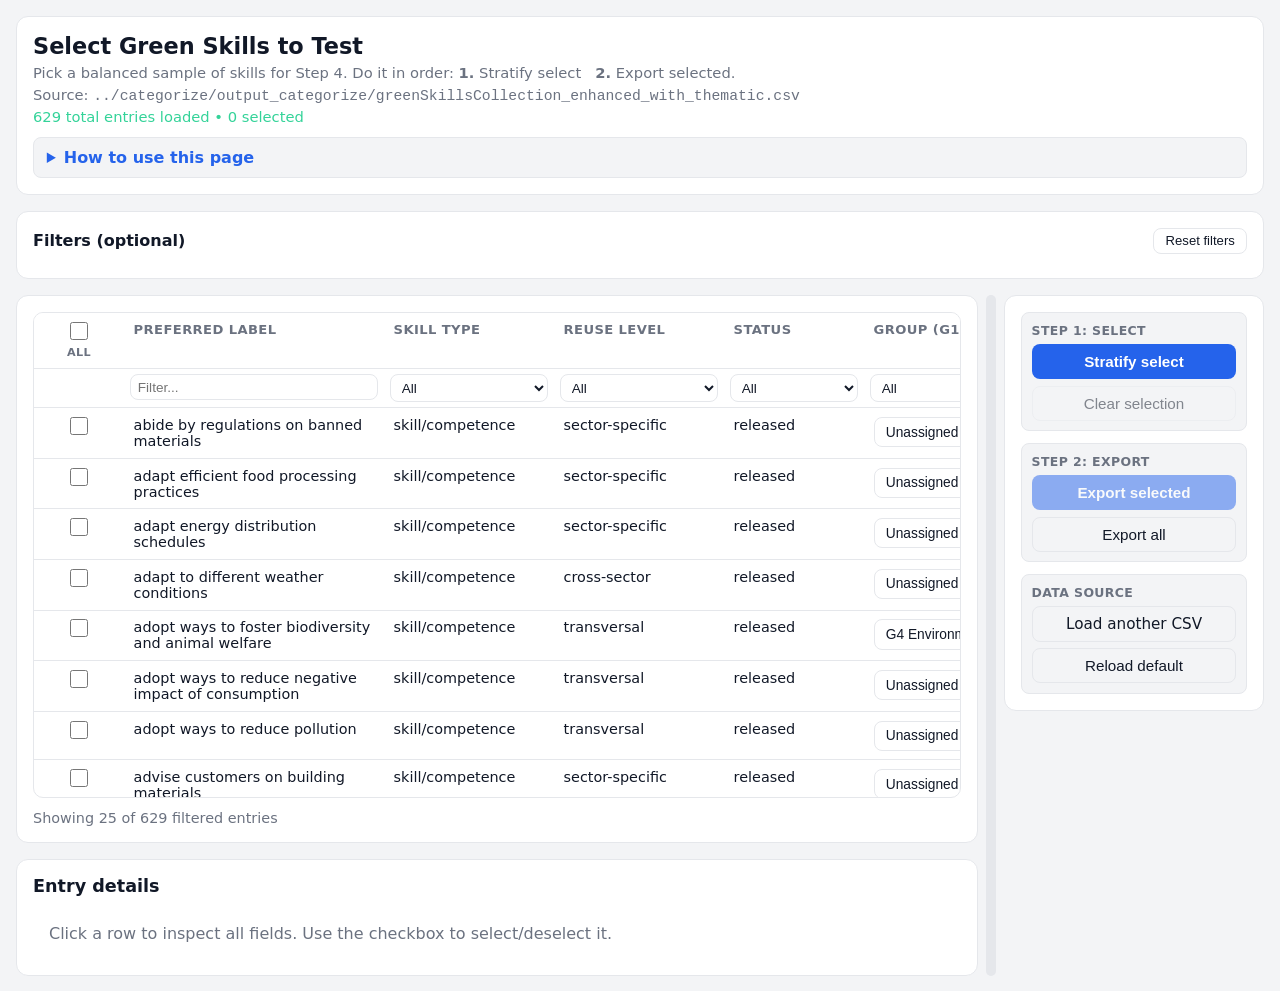
==== commit 03d2d9b5: "update html page" ====
--- a/select/skill_selector.html
+++ b/select/skill_selector.html
@@ -1,169 +1,311 @@
 <!doctype html>
 <html lang="en">
-<head>
-  <meta charset="UTF-8" />
-  <meta name="viewport" content="width=device-width, initial-scale=1.0" />
-  <title>Select Green Skills to Test</title>
-  <link rel="stylesheet" href="styles.css" />
-</head>
-<body>
-  <main class="container">
-    <section class="panel">
-      <h1>Select Green Skills to Test</h1>
-      <p class="subtle" style="margin:0.25rem 0 0;">
-        Pick a balanced sample of skills for Step 4. Do it in order:
-        <b>1.</b> Stratify select &nbsp; <b>2.</b> Export selected.
-      </p>
-      <div class="subtle" style="margin-top:0.35rem;">Source: <code id="sourceLabel">greenSkillsCollection_default.csv</code></div>
-      <div id="statusText" class="status" style="margin-top:0.25rem;">Loading...</div>
-
-      <details class="help">
-        <summary>How to use this page</summary>
-        <div class="help-body">
-          <p>Each skill already has a group (G1 to G8) from Step 2, shown in the editable Group column. You just sample and export.</p>
-
-          <h3>Workflow</h3>
-          <ol>
-            <li><code>Stratify select</code> picks N random skills per group and ticks them.</li>
-            <li><code>Export selected</code> downloads ticked skills. Save as <code>select/output_select/selected_skills.csv</code> for Step 4.</li>
-          </ol>
-
-          <h3>Other buttons</h3>
-          <ul>
-            <li><code>Export all</code> downloads every shown skill.</li>
-            <li><code>Clear selection</code> unticks all.</li>
-            <li><code>Reload default</code> reloads the Step 2 file and drops changes.</li>
-            <li><code>Load another CSV</code> opens a different file.</li>
-            <li><code>Reset filters</code> clears search and dropdowns.</li>
-          </ul>
-
-          <h3>Columns</h3>
-          <ul>
-            <li>Group (G1 to G8): the group from Step 2. Editable if you need to fix one by hand.</li>
-            <li>Others come from ESCO.</li>
-          </ul>
-
-          <p class="subtle">Buttons and filters act only on filtered rows. Click a row for full details.</p>
+  <head>
+    <meta charset="UTF-8" />
+    <meta name="viewport" content="width=device-width, initial-scale=1.0" />
+    <title>Select Green Skills to Test</title>
+    <link rel="stylesheet" href="styles.css" />
+  </head>
+  <body>
+    <main class="container">
+      <section class="panel">
+        <h1>Select Green Skills to Test</h1>
+        <p class="subtle" style="margin: 0.25rem 0 0">
+          Pick a balanced sample of skills for Step 4. Do it in order:
+          <b>1.</b> Stratify select &nbsp; <b>2.</b> Export selected.
+        </p>
+        <div class="subtle" style="margin-top: 0.35rem">
+          Source:
+          <code id="sourceLabel">greenSkillsCollection_default.csv</code>
         </div>
-      </details>
-    </section>
-
-    <section class="panel">
-      <details>
-        <summary class="filters-summary">
-          <span>Filters (optional)</span>
-          <button id="resetBtn" class="secondary btn-small" type="button">Reset filters</button>
-        </summary>
-      <div class="controls">
-        <div class="field">
-          <label for="search">Search</label>
-          <input id="search" type="search" placeholder="Search across all columns..." />
+        <div id="statusText" class="status" style="margin-top: 0.25rem">
+          Loading...
         </div>
 
-        <div class="field">
-          <label for="selectionFilter">Selection</label>
-          <select id="selectionFilter">
-            <option value="all">All</option>
-            <option value="selected">Selected only</option>
-          </select>
+        <details class="help">
+          <summary>How to use this page</summary>
+          <div class="help-body">
+            <p>
+              Each skill already has a group (G1 to G8) from Step 2, shown in
+              the editable Group column.
+            </p>
+
+            <h3>Workflow</h3>
+            <ol>
+              <li>
+                <code>Stratify select</code> picks N random skills per group and
+                ticks them.
+              </li>
+              <li>
+                <code>Export selected</code> downloads ticked skills. Save as
+                <code>select/output_select/selected_skills.csv</code> for Step
+                4.
+              </li>
+            </ol>
+
+            <h3>Other buttons</h3>
+            <ul>
+              <li><code>Export all</code> downloads every shown skill.</li>
+              <li><code>Clear selection</code> unticks all.</li>
+              <li>
+                <code>Reload default</code> reloads the Step 2 file and drops
+                changes.
+              </li>
+              <li><code>Load another CSV</code> opens a different file.</li>
+              <li><code>Reset filters</code> clears search and dropdowns.</li>
+            </ul>
+
+            <h3>Columns</h3>
+            <ul>
+              <li>
+                Group (G1 to G8): the group from Step 2. Editable if you need to
+                fix one by hand.
+              </li>
+              <li>Others come from ESCO.</li>
+            </ul>
+
+            <p class="subtle">
+              Buttons and filters act only on filtered rows. Click a row for
+              full details.
+            </p>
+          </div>
+        </details>
+      </section>
+
+      <section class="panel">
+        <details>
+          <summary class="filters-summary">
+            <span>Filters (optional)</span>
+            <button id="resetBtn" class="secondary btn-small" type="button">
+              Reset filters
+            </button>
+          </summary>
+          <div class="controls">
+            <div class="field">
+              <label for="search">Search</label>
+              <input
+                id="search"
+                type="search"
+                placeholder="Search across all columns..."
+              />
+            </div>
+
+            <div class="field">
+              <label for="selectionFilter">Selection</label>
+              <select id="selectionFilter">
+                <option value="all">All</option>
+                <option value="selected">Selected only</option>
+              </select>
+            </div>
+
+            <div class="field">
+              <label for="escoPillar">ESCO pillar</label>
+              <select id="escoPillar">
+                <option value="">All</option>
+              </select>
+            </div>
+
+            <div class="field">
+              <label for="escoLevel1_Category">ESCO category</label>
+              <select id="escoLevel1_Category">
+                <option value="">All</option>
+              </select>
+            </div>
+
+            <div class="field">
+              <label for="thematicCategory">Thematic category</label>
+              <select id="thematicCategory">
+                <option value="">All</option>
+              </select>
+            </div>
+
+            <div class="field">
+              <label for="pageSize">Rows per load</label>
+              <select id="pageSize">
+                <option>25</option>
+                <option>50</option>
+                <option>100</option>
+                <option>200</option>
+              </select>
+            </div>
+          </div>
+        </details>
+      </section>
+
+      <div class="workspace" id="workspace">
+        <div class="workspace-main">
+          <section class="panel">
+            <div class="table-wrap" id="tableWrap">
+              <table>
+                <thead>
+                  <tr>
+                    <th class="select-col">
+                      <input
+                        id="selectAllCheckbox"
+                        type="checkbox"
+                        title="Tick or untick all filtered rows"
+                      />
+                      <div class="select-all-label">All</div>
+                    </th>
+                    <th
+                      class="resizable-col"
+                      data-col-key="preferredLabel"
+                      style="width: 260px"
+                    >
+                      Preferred label<span
+                        class="col-resize-handle"
+                        data-col-resize="preferredLabel"
+                      ></span>
+                    </th>
+                    <th
+                      class="resizable-col"
+                      data-col-key="skillType"
+                      style="width: 170px"
+                    >
+                      Skill type<span
+                        class="col-resize-handle"
+                        data-col-resize="skillType"
+                      ></span>
+                    </th>
+                    <th
+                      class="resizable-col"
+                      data-col-key="reuseLevel"
+                      style="width: 170px"
+                    >
+                      Reuse level<span
+                        class="col-resize-handle"
+                        data-col-resize="reuseLevel"
+                      ></span>
+                    </th>
+                    <th
+                      class="resizable-col"
+                      data-col-key="status"
+                      style="width: 140px"
+                    >
+                      Status<span
+                        class="col-resize-handle"
+                        data-col-resize="status"
+                      ></span>
+                    </th>
+                    <th
+                      class="resizable-col category-col"
+                      data-col-key="Category"
+                      style="width: 300px"
+                    >
+                      Group (G1 to G8)<span
+                        class="col-resize-handle"
+                        data-col-resize="Category"
+                      ></span>
+                    </th>
+                    <th
+                      class="resizable-col"
+                      data-col-key="description"
+                      style="width: 500px"
+                    >
+                      Description<span
+                        class="col-resize-handle"
+                        data-col-resize="description"
+                      ></span>
+                    </th>
+                  </tr>
+                  <tr class="filter-row">
+                    <th></th>
+                    <th>
+                      <input
+                        id="labelFilter"
+                        type="search"
+                        placeholder="Filter..."
+                      />
+                    </th>
+                    <th>
+                      <select id="skillType">
+                        <option value="">All</option>
+                      </select>
+                    </th>
+                    <th>
+                      <select id="reuseLevel">
+                        <option value="">All</option>
+                      </select>
+                    </th>
+                    <th>
+                      <select id="status">
+                        <option value="">All</option>
+                      </select>
+                    </th>
+                    <th>
+                      <select id="customCategoryFilter">
+                        <option value="">All</option>
+                      </select>
+                    </th>
+                    <th>
+                      <input
+                        id="descriptionFilter"
+                        type="search"
+                        placeholder="Filter..."
+                      />
+                    </th>
+                  </tr>
+                </thead>
+                <tbody id="tableBody"></tbody>
+              </table>
+            </div>
+            <div class="pagination">
+              <div class="info" id="pageInfo"></div>
+            </div>
+          </section>
+
+          <section class="panel" id="detailsPanel">
+            <h2 style="margin: 0 0 0.75rem; font-size: 1.1rem">
+              Entry details
+            </h2>
+            <div id="details" class="empty">
+              Click a row to inspect all fields. Use the checkbox to
+              select/deselect it.
+            </div>
+          </section>
         </div>
 
-        <div class="field">
-          <label for="escoPillar">ESCO pillar</label>
-          <select id="escoPillar"><option value="">All</option></select>
-        </div>
-
-        <div class="field">
-          <label for="escoLevel1_Category">ESCO category</label>
-          <select id="escoLevel1_Category"><option value="">All</option></select>
-        </div>
-
-        <div class="field">
-          <label for="thematicCategory">Thematic category</label>
-          <select id="thematicCategory"><option value="">All</option></select>
-        </div>
-
-        <div class="field">
-          <label for="pageSize">Rows per load</label>
-          <select id="pageSize">
-            <option>25</option>
-            <option>50</option>
-            <option>100</option>
-            <option>200</option>
-          </select>
-        </div>
-      </div>
-      </details>
-    </section>
-
-    <div class="workspace" id="workspace">
-      <div class="workspace-main">
-        <section class="panel">
-          <div class="table-wrap" id="tableWrap">
-            <table>
-              <thead>
-                <tr>
-                  <th class="select-col">
-                    <input id="selectAllCheckbox" type="checkbox" title="Tick or untick all filtered rows" />
-                    <div class="select-all-label">All</div>
-                  </th>
-                  <th class="resizable-col" data-col-key="preferredLabel" style="width: 260px;">Preferred label<span class="col-resize-handle" data-col-resize="preferredLabel"></span></th>
-                  <th class="resizable-col" data-col-key="skillType" style="width: 170px;">Skill type<span class="col-resize-handle" data-col-resize="skillType"></span></th>
-                  <th class="resizable-col" data-col-key="reuseLevel" style="width: 170px;">Reuse level<span class="col-resize-handle" data-col-resize="reuseLevel"></span></th>
-                  <th class="resizable-col" data-col-key="status" style="width: 140px;">Status<span class="col-resize-handle" data-col-resize="status"></span></th>
-                  <th class="resizable-col category-col" data-col-key="Category" style="width: 300px;">Group (G1 to G8)<span class="col-resize-handle" data-col-resize="Category"></span></th>
-                  <th class="resizable-col" data-col-key="description" style="width: 500px;">Description<span class="col-resize-handle" data-col-resize="description"></span></th>
-                </tr>
-                <tr class="filter-row">
-                  <th></th>
-                  <th><input id="labelFilter" type="search" placeholder="Filter..." /></th>
-                  <th><select id="skillType"><option value="">All</option></select></th>
-                  <th><select id="reuseLevel"><option value="">All</option></select></th>
-                  <th><select id="status"><option value="">All</option></select></th>
-                  <th><select id="customCategoryFilter"><option value="">All</option></select></th>
-                  <th><input id="descriptionFilter" type="search" placeholder="Filter..." /></th>
-                </tr>
-              </thead>
-              <tbody id="tableBody"></tbody>
-            </table>
-          </div>
-          <div class="pagination">
-            <div class="info" id="pageInfo"></div>
+        <div id="colDivider" class="col-divider" title="Drag to resize"></div>
+
+        <section class="panel" id="sidePanel">
+          <div class="toolbar">
+            <div class="btn-group">
+              <span class="btn-group-label">Step 1: Select</span>
+              <button id="stratifySelectBtn" type="button">
+                Stratify select
+              </button>
+              <button id="clearSelectionBtn" class="secondary" type="button">
+                Clear selection
+              </button>
+            </div>
+
+            <div class="btn-group">
+              <span class="btn-group-label">Step 2: Export</span>
+              <button id="exportSelectedBtn" type="button">
+                Export selected
+              </button>
+              <button id="exportAllBtn" class="secondary" type="button">
+                Export all
+              </button>
+            </div>
+
+            <div class="btn-group">
+              <span class="btn-group-label">Data source</span>
+              <label id="csvFileLabel" class="file-btn secondary"
+                >Load another CSV<input
+                  id="csvFileInput"
+                  type="file"
+                  accept=".csv,text/csv"
+              /></label>
+              <button id="reloadDefaultBtn" class="secondary" type="button">
+                Reload default
+              </button>
+            </div>
           </div>
         </section>
-
-        <section class="panel" id="detailsPanel">
-          <h2 style="margin:0 0 0.75rem; font-size:1.1rem;">Entry details</h2>
-          <div id="details" class="empty">Click a row to inspect all fields. Use the checkbox to select/deselect it.</div>
-        </section>
       </div>
-
-      <div id="colDivider" class="col-divider" title="Drag to resize"></div>
-
-      <section class="panel" id="sidePanel">
-        <div class="toolbar">
-          <div class="btn-group">
-            <span class="btn-group-label">Step 1: Select</span>
-            <button id="stratifySelectBtn" type="button">Stratify select</button>
-            <button id="clearSelectionBtn" class="secondary" type="button">Clear selection</button>
-          </div>
-
-          <div class="btn-group">
-            <span class="btn-group-label">Step 2: Export</span>
-            <button id="exportSelectedBtn" type="button">Export selected</button>
-            <button id="exportAllBtn" class="secondary" type="button">Export all</button>
-          </div>
-
-          <div class="btn-group">
-            <span class="btn-group-label">Data source</span>
-            <label id="csvFileLabel" class="file-btn secondary">Load another CSV<input id="csvFileInput" type="file" accept=".csv,text/csv" /></label>
-            <button id="reloadDefaultBtn" class="secondary" type="button">Reload default</button>
-          </div>
-        </div>
-      </section>
-    </div>
-  </main>
-
-  <script src="app.js"></script>
-</body>
+    </main>
+
+    <script src="app.js"></script>
+  </body>
 </html>
